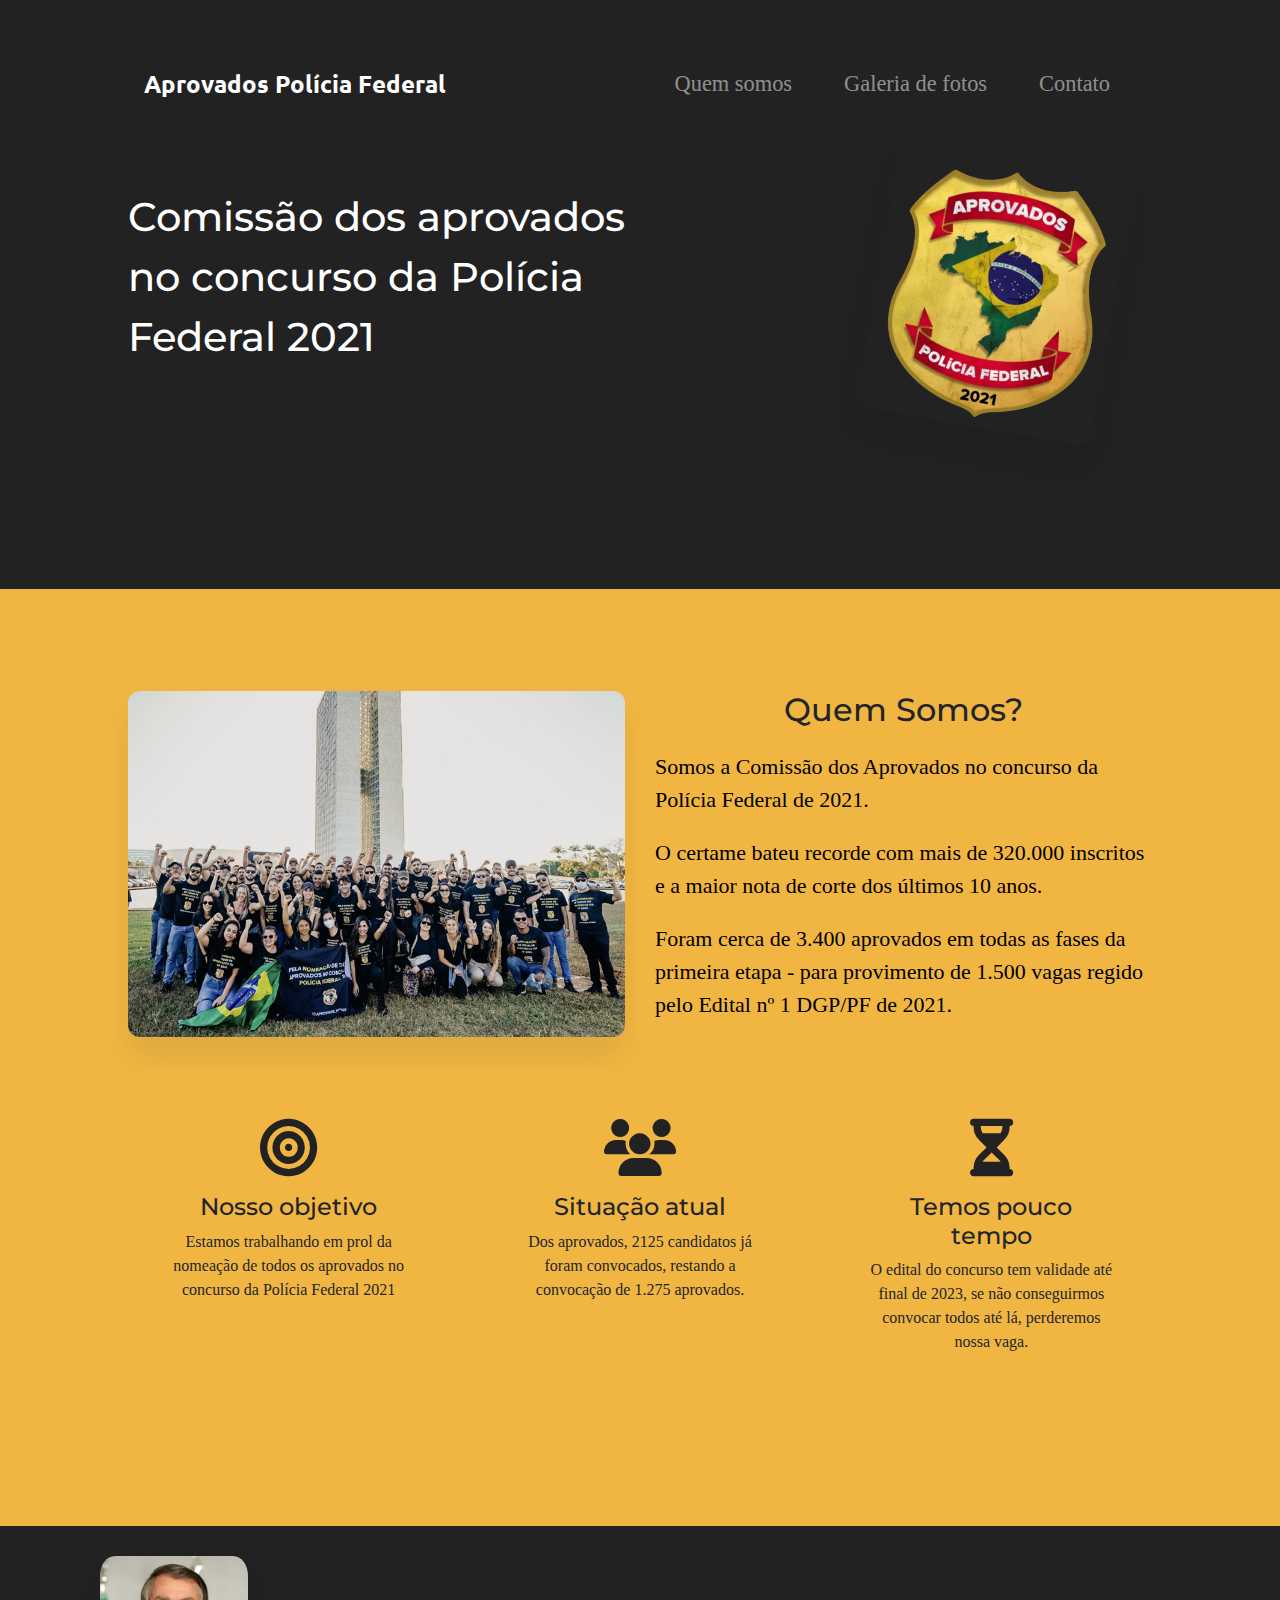
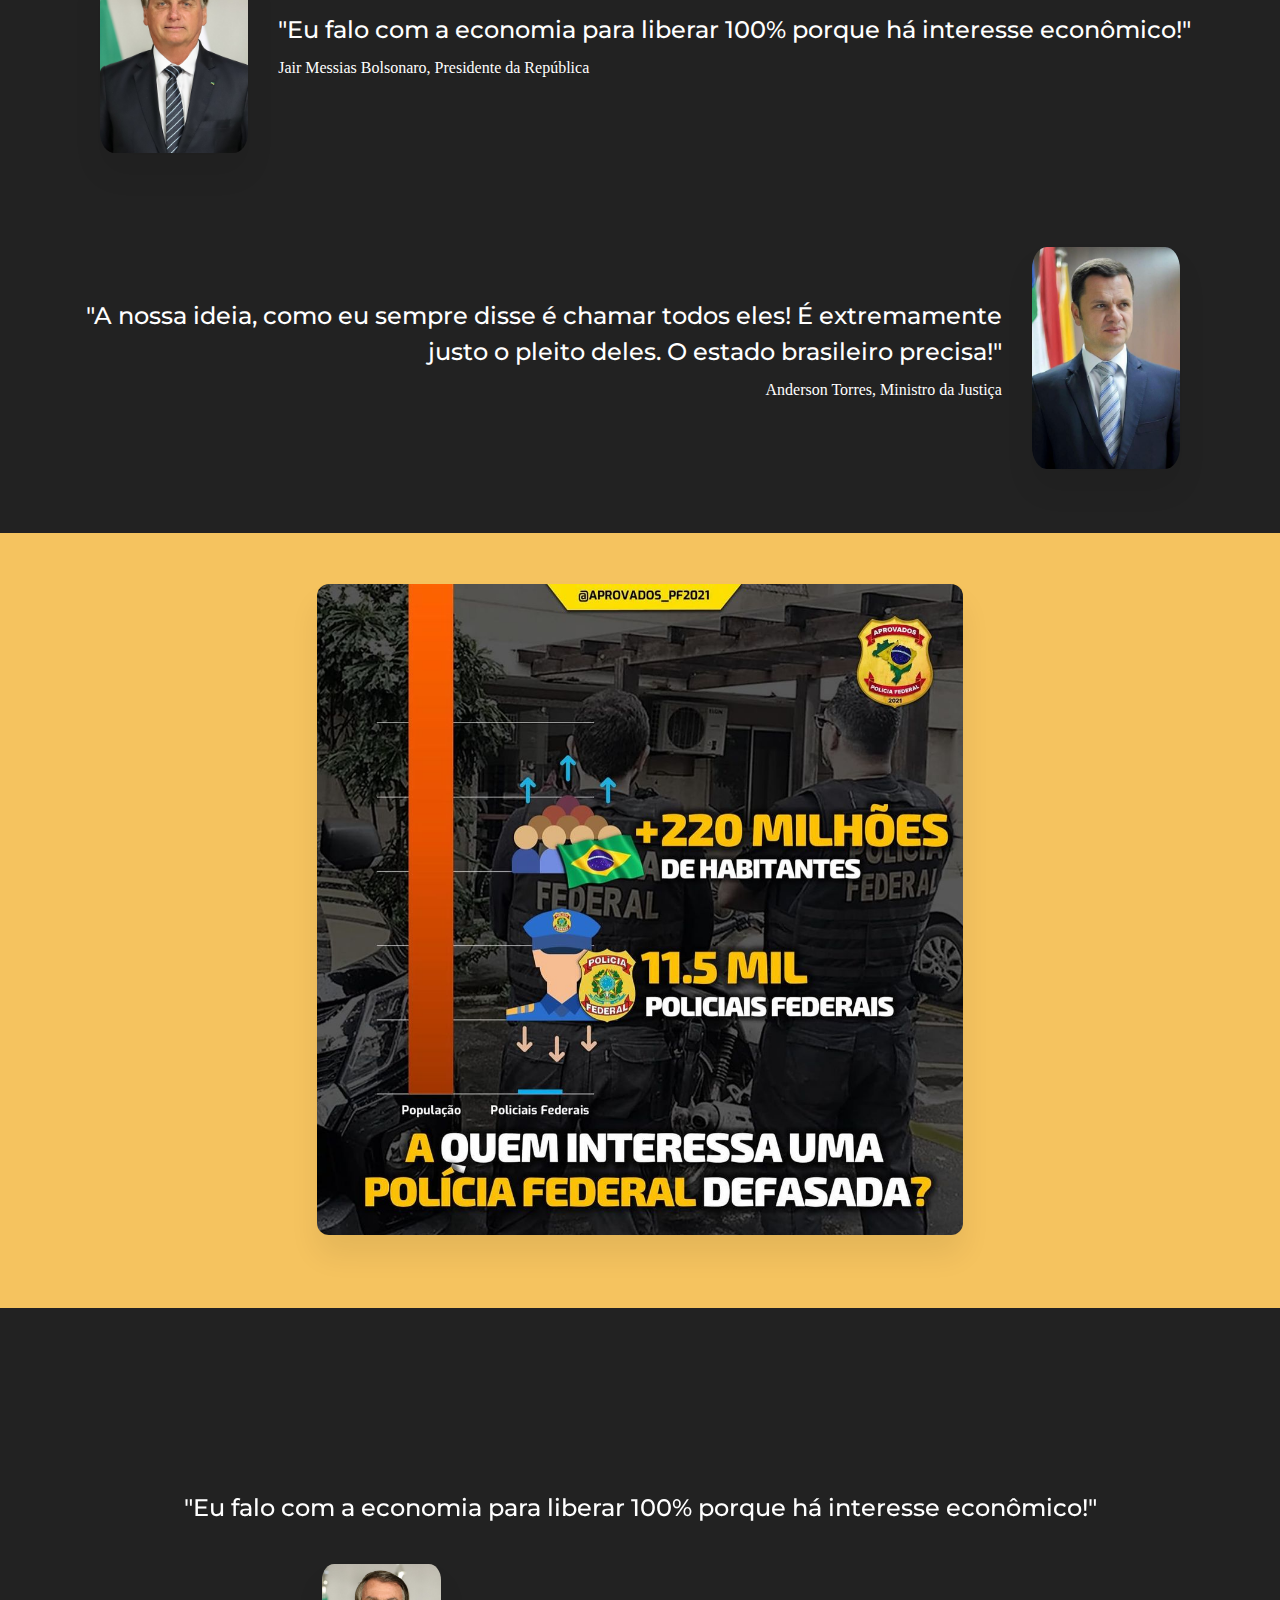
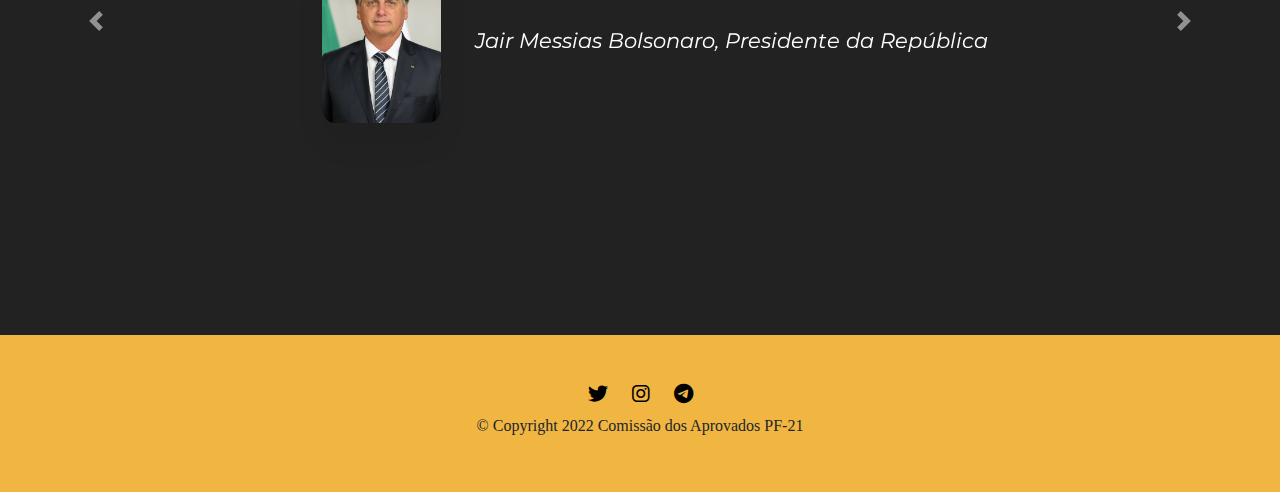
==== index.html @ b54611cf "Update index.html" ====
<!DOCTYPE html>
<html>
  <head>
    <meta charset="utf-8" />
    <title>Aprovados PF</title>
    <link rel="stylesheet" href="css/styles.css" />

    <!-- Font Awesome to icon in "Features"-->
    <link
      rel="stylesheet"
      href="https://cdnjs.cloudflare.com/ajax/libs/font-awesome/6.2.0/css/all.min.css"
    />

    <!-- Google font -->
    <link
      href="https://fonts.googleapis.com/css2?family=Montserrat:wght@800&family=Ubuntu:wght@700&display=swap"
      rel="stylesheet"
    />

    <!-- Bootstrap CSS -->
    <link
      rel="stylesheet"
      href="https://maxcdn.bootstrapcdn.com/bootstrap/4.0.0/css/bootstrap.min.css"
      integrity="sha384-Gn5384xqQ1aoWXA+058RXPxPg6fy4IWvTNh0E263XmFcJlSAwiGgFAW/dAiS6JXm"
      crossorigin="anonymous"
    />

    <!-- Bootstrap JavaScript -->
    <script
      src="https://code.jquery.com/jquery-3.2.1.slim.min.js"
      integrity="sha384-KJ3o2DKtIkvYIK3UENzmM7KCkRr/rE9/Qpg6aAZGJwFDMVNA/GpGFF93hXpG5KkN"
      crossorigin="anonymous"
    ></script>
    <script
      src="https://cdnjs.cloudflare.com/ajax/libs/popper.js/1.12.9/umd/popper.min.js"
      integrity="sha384-ApNbgh9B+Y1QKtv3Rn7W3mgPxhU9K/ScQsAP7hUibX39j7fakFPskvXusvfa0b4Q"
      crossorigin="anonymous"
    ></script>
    <script
      src="https://maxcdn.bootstrapcdn.com/bootstrap/4.0.0/js/bootstrap.min.js"
      integrity="sha384-JZR6Spejh4U02d8jOt6vLEHfe/JQGiRRSQQxSfFWpi1MquVdAyjUar5+76PVCmYl"
      crossorigin="anonymous"
    ></script>
  </head>

  <body>
    <section class="colored-section" id="title">
      <div class="container-fluid">
        <!-- https://getbootstrap.com/docs/4.0/layout/overview/ -->

        <!-- Nav Bar -->
        <!-- https://getbootstrap.com/docs/4.0/components/navbar/ -->

        <nav class="navbar navbar-expand-lg navbar-dark">
          <a class="navbar-brand" href="">Aprovados Polícia Federal</a>

          <button
            class="navbar-toggler"
            type="button"
            data-toggle="collapse"
            data-target="#navbarTogglerDemo02"
            aria-controls="navbarTogglerDemo02"
            aria-expanded="false"
            aria-label="Toggle navigation"
          >
            <span class="navbar-toggler-icon"></span>
          </button>

          <div class="collapse navbar-collapse" id="navbarTogglerDemo02">
            <ul class="navbar-nav ml-auto">
              <li class="nav-item">
                <a class="nav-link" href="#features">Quem somos</a>
              </li>
              <li class="nav-item">
                <a class="nav-link" href="galeria.html">Galeria de fotos</a>
              </li>
              <li class="nav-item">
                <a class="nav-link" href="#footer">Contato</a>
              </li>
            </ul>
          </div>
        </nav>

        <!-- Title -->
        <div class="row">
          <div class="col-lg-6 title2">
            <h1 class="big-heading left">
              Comissão dos aprovados no concurso da Polícia Federal 2021
            </h1>
          </div>

          <div class="title-class col-lg-6">
            <img
              class="title-image"
              src="images/brasao.png"
              alt="iphone-mockup"
            />
          </div>
        </div>
      </div>
    </section>

    <!-- Features -->

    <section class="white-section" id="features">
      <div class="container-fluid">
        <div class="row">
          <div class="col-lg-6">
            <img src="images/comissao3.png" class="img-comissao" alt="" />
          </div>

          <div class="col-lg-6">
            <h2>Quem Somos?</h2>

            <p class="txt-whoWeAre">
              Somos a Comissão dos Aprovados no concurso da Polícia Federal de
              2021.
            </p>

            <p class="txt-whoWeAre">
              O certame bateu recorde com mais de 320.000 inscritos e a maior
              nota de corte dos últimos 10 anos.
            </p>

            <p class="txt-whoWeAre">
              Foram cerca de 3.400 aprovados em todas as fases da primeira etapa
              - para provimento de 1.500 vagas regido pelo Edital nº 1 DGP/PF de
              2021.
            </p>
          </div>
        </div>

        <div class="row space">
          <div class="box col-md-4">
            <i class="icon fa-solid fa-bullseye fa-4x"></i>
            <h4 feature-title>Nosso objetivo</h4>
            <p class="txt-icon">
              Estamos trabalhando em prol da nomeação de todos os aprovados no
              concurso da Polícia Federal 2021
            </p>
          </div>

          <div class="box col-md-4">
            <i class="icon fa-solid fa-users fa-4x"></i>
            <h4 feature-title>Situação atual</h4>
            <p class="txt-icon">
              Dos aprovados, 2125 candidatos já foram convocados, restando a
              convocação de 1.275 aprovados.
            </p>
          </div>

          <div class="box col-md-4">
            <i class="icon fa-solid fa-hourglass-half fa-4x"></i>

            <h4 feature-title>Temos pouco tempo</h4>
            <p class="txt-icon">
              O edital do concurso tem validade até final de 2023, se não
              conseguirmos convocar todos até lá, perderemos nossa vaga.
            </p>
          </div>
        </div>
      </div>
    </section>

    <!-- Call to Action -->

    <!-- Testemunho Bolsonaro -->
    <section class="colored-section" id="cta">
      <div class="container">
        <div class="row">
          <div class="testimonial-PR">
            <img
              class="testimonial-image"
              src="images/PR.jpg"
              alt="Bolsonaro-foto"
            />

            <div>
              <h2 class="testimonial-text txt-left">
                "Eu falo com a economia para liberar 100% porque há interesse
                econômico!"
              </h2>
              <p class="txt-left">
                Jair Messias Bolsonaro, Presidente da República
              </p>
            </div>
          </div>
        </div>
        <!-- Testemunho MJ -->
        <div class="row">
          <div class="testimonial-PR">
            <div>
              <h2 class="testimonial-text txt-rigt">
                "A nossa ideia, como eu sempre disse é chamar todos eles! É
                extremamente justo o pleito deles. O estado brasileiro precisa!"
              </h2>
              <p class="txt-rigt">Anderson Torres, Ministro da Justiça</p>
            </div>

            <img
              class="testimonial-image"
              src="images/MJ2.jpg"
              alt="AndersonTorres-foto"
            />
          </div>
        </div>
      </div>
    </section>

    <!-- Press -->

    <section class="white-section" id="press">
      <div class="container-fluid2">
        <img src="images/image3.jpg" alt="" class="press-logo" />
      </div>
    </section>

    <!-- Testimonials with Carousel -->
    <!-- https://getbootstrap.com/docs/4.0/components/carousel/ -->

    <section class="colored-section" id="testimonials">
      <!-- Testimonials with Carousel -->
      <!-- https://getbootstrap.com/docs/4.0/components/carousel/ -->

      <section class="colored-section" id="testimonials">
        <div
          id="carouselExampleControls"
          class="carousel slide"
          data-ride="carousel"
        >
          <div class="carousel-inner">
            <div class="carousel-item active container-fluid">
              <h2 class="testimonial-text">
                "Eu falo com a economia para liberar 100% porque há interesse
                econômico!"
              </h2>
              <img
                class="testimonial-image"
                src="images/PR.jpg"
                alt="lady-profile"
              />
              <em class="txt--carousel"
                >Jair Messias Bolsonaro, Presidente da República</em
              >
            </div>

            <div class="carousel-item container-fluid">
              <h2 class="testimonial-text">
                "Eu falo com a economia para liberar 100% porque há interesse
                econômico!"
              </h2>
              <img
                class="testimonial-image"
                src="images/PR.jpg"
                alt="lady-profile"
              />
              <em class="txt--carousel"
                >Jair Messias Bolsonaro, Presidente da República</em
              >
            </div>
          </div>

          <a
            class="carousel-control-prev"
            href="#carouselExampleControls"
            role="button"
            data-slide="prev"
          >
            <span class="carousel-control-prev-icon" aria-hidden="true"></span>
            <span class="sr-only">Previous</span>
          </a>

          <a
            class="carousel-control-next"
            href="#carouselExampleControls"
            role="button"
            data-slide="next"
          >
            <span class="carousel-control-next-icon" aria-hidden="true"></span>

            <span class="sr-only">Next</span>
          </a>
        </div>
      </section>
    </section>

    <!-- Footer -->

    <footer class="white-section" id="footer">
      <div class="container-fluid">
        <a href="https://twitter.com/aprovadospf21?s=21" target="_blank"
          ><i class="ico fab fa-twitter fa-lg"></i
        ></a>
        <a href="https://www.instagram.com/aprovados_pf2021/" target="_blank"
          ><i class="ico fab fa-instagram fa-lg"></i
        ></a>
        <a href="">
          <a href="https://t.me/joinchat/Q1SJRsfZjYljYjAx"
            ><i class="ico fab fa-telegram fa-lg" aria-hidden="true"></i
          ></a>
        </a>
        <p>© Copyright 2022 Comissão dos Aprovados PF-21</p>
      </div>
    </footer>
  </body>
</html>
---- css/styles.css ----
* {
  font-family: "Montserrat";
  text-align: center;
}

p {
  font-family: Verdana;
}

/* Headings */

.big-heading,
.intro {
  line-height: 1.5;
  font-size: 2.5rem;
  margin: 30px auto;
}

/* Containers */

div.container-fluid {
  padding: 8% 10%;
}

div.container-fluid2 {
  padding: 4% 8%;
}

/* Sections */

.testimonial-PR {
  display: flex;
  align-items: center;
  text-align: center;
  margin-bottom: 3%;
}

.txt-rigt {
  text-align: right;
}

.colored-section {
  background-color: #222f;
  color: #fff;
}

.white-section {
  background-color: #f1b642;
}

/* Navigation Bar */

nav.navbar {
  font-size: large;
  padding-bottom: 3rem;
}

li.nav-item {
  padding: 0 18px;
}

a.nav-link {
  font-size: 1.4rem;
  font-family: "Montserrat-light";
}

a.navbar-brand {
  font-family: "Ubuntu";
  font-size: 1.5rem;
  font-weight: bold;
}

/* Title Section */

.left {
  text-align: left;
}

#title .container-fluid {
  padding-top: 4%;
  padding-bottom: 15%;
}

/* Title Image */

.title-image {
  width: 45%;
  transform: rotate(10deg);
  position: absolute;
  right: 10%;
}

.img-comissao {
  width: 100%;
  height: 100%;
}

/* Features */

#features {
  position: relative;
  z-index: 1;
}

.feature-title {
  font-size: 10px;
}

.space {
  margin-top: 30px;
  margin-bottom: 0;
}

.txt-icon {
  font-size: 16px;
  text-justify: inter-word;
}

div.box {
  padding: 5%;
  font-size: 0.9rem;
}

.icon {
  color: #222f;
  margin-bottom: 1rem;
}

.icon:hover {
  color: rgb(85, 83, 83);
}

.txt-whoWeAre {
  color: #000000;
  font-size: 22px;
  text-align: left;
  margin-top: 20px;
}

/* Testimonial Section */

#testimonials {
  background-color: #222f;
}

.testimonial-text {
  font-size: 1.5rem;
  line-height: 1.5;
}

.txt-left {
  text-align: left;
}

.txt--carousel {
  font-size: 1.3rem;
}

.testimonial-image {
  width: 13%;
  border-radius: 10%;
  margin: 30px;
}

/* Press */

#press {
  background-color: #f5c35f;
}

.press-logo {
  width: 60%;
}

.carousel-inner {
  padding: 7% 5%;
}

/* Pricing Section with cards */

/* Call to action */

.cta-heading {
  line-height: 1.5;
  font-size: 2rem;
  margin: 30px auto 30px auto;
}

/* Footer */

.ico {
  margin: 20px 10px;
  color: black;
}

#footer .container-fluid {
  padding: 3% 3%;
}

/* Media */

@media (max-width: 1028px) {
  .title-image {
    position: static;
    transform: rotate(0);
    padding-left: 0px;
    padding-right: 0px;
    left: 0px;
  }

  #title {
    text-align: center;
  }
}

.image3 {
  height: 700px;
  width: 700px;
  margin: 30px;
}

img {
  box-shadow: 0 20px 30px 0 rgba(0, 0, 0, 0.07);
  border-radius: 12px;
  margin-bottom: 2%;
}
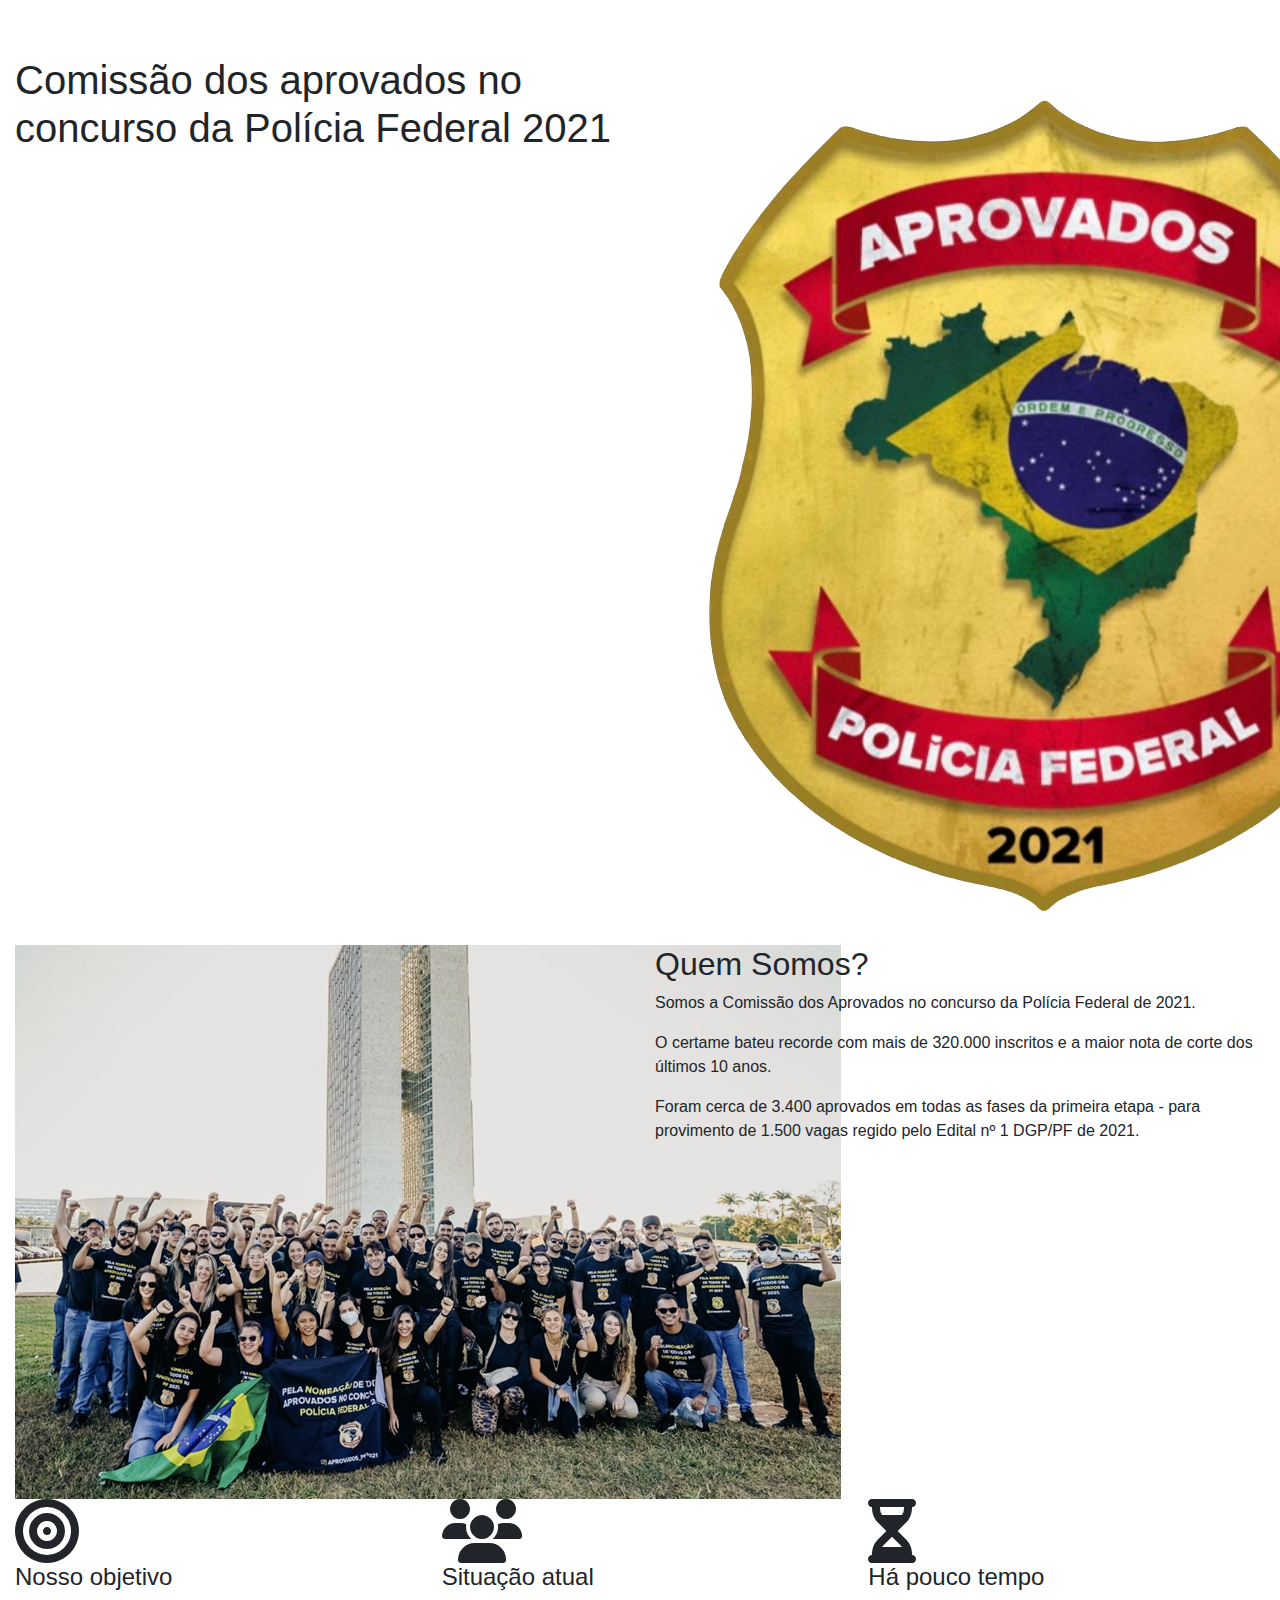
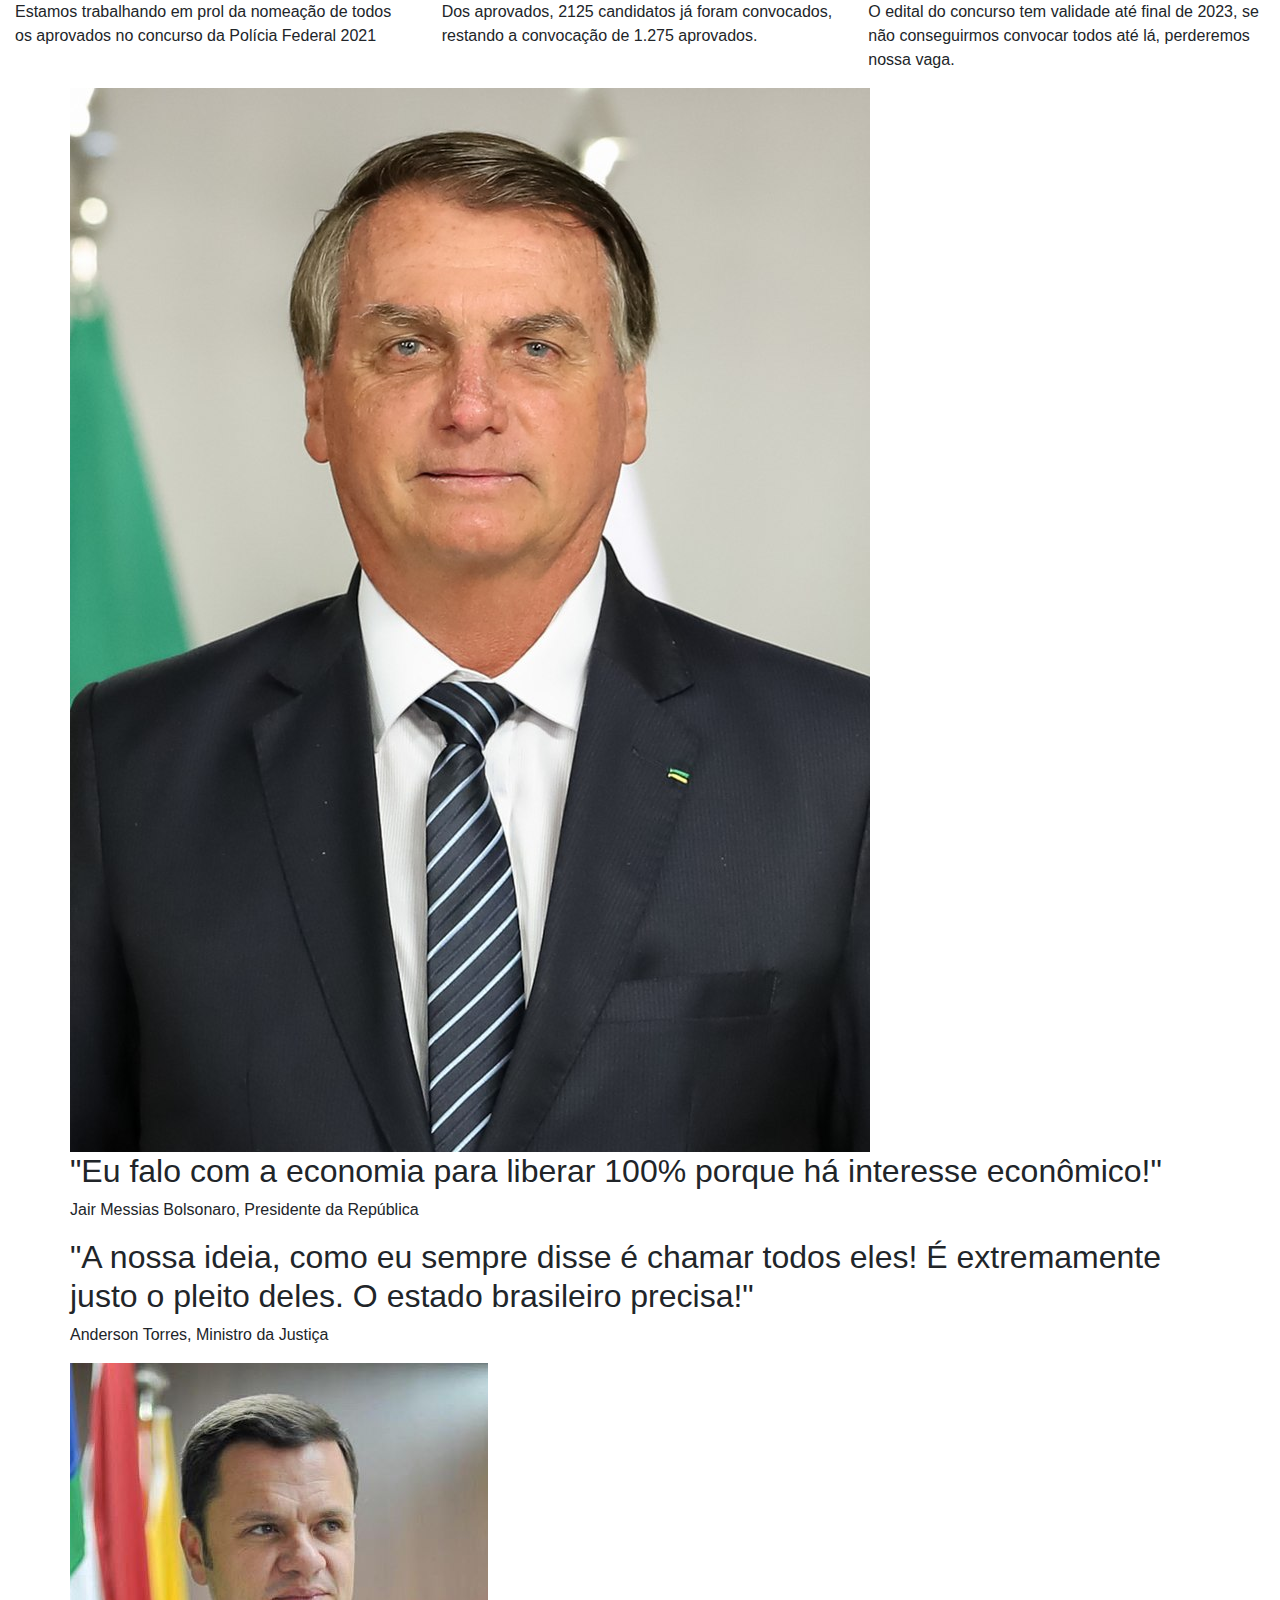
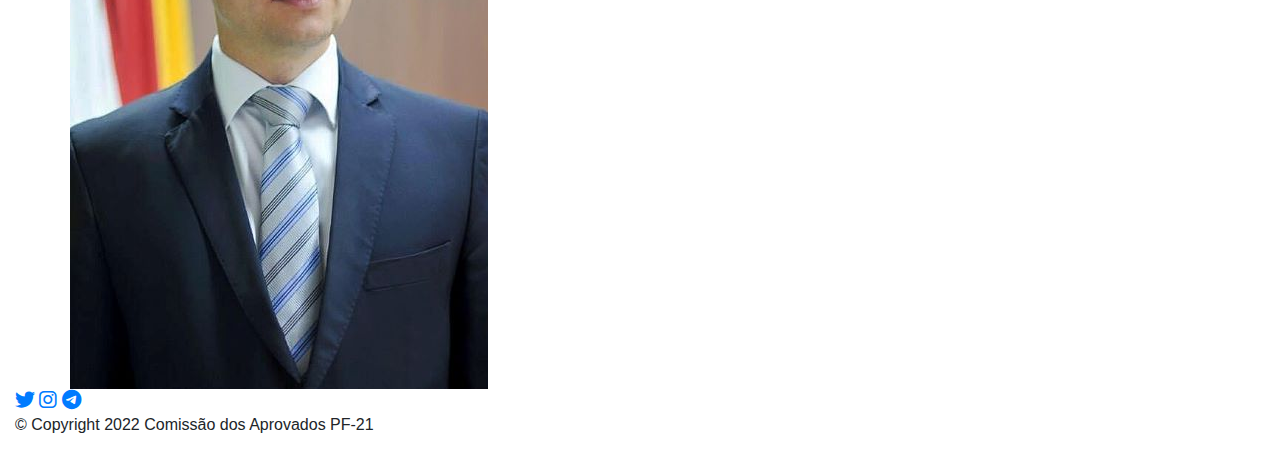
==== commit 49831409: "Update index.html" ====
--- a/index.html
+++ b/index.html
@@ -3,7 +3,7 @@
   <head>
     <meta charset="utf-8" />
     <title>Aprovados PF</title>
-    <link rel="stylesheet" href="css/styles.css" />
+    <link rel="stylesheet" href="styles.css" />
 
     <!-- Font Awesome to icon in "Features"-->
     <link
@@ -103,7 +103,7 @@
     <!-- Features -->
 
     <section class="white-section" id="features">
-      <div class="container-fluid">
+      <div class="container-fluid" id="features2">
         <div class="row">
           <div class="col-lg-6">
             <img src="images/comissao3.png" class="img-comissao" alt="" />
@@ -131,7 +131,7 @@
         </div>
 
         <div class="row space">
-          <div class="box col-md-4">
+          <div class="box col-md-4 item">
             <i class="icon fa-solid fa-bullseye fa-4x"></i>
             <h4 feature-title>Nosso objetivo</h4>
             <p class="txt-icon">
@@ -140,7 +140,7 @@
             </p>
           </div>
 
-          <div class="box col-md-4">
+          <div class="box col-md-4 item">
             <i class="icon fa-solid fa-users fa-4x"></i>
             <h4 feature-title>Situação atual</h4>
             <p class="txt-icon">
@@ -149,10 +149,10 @@
             </p>
           </div>
 
-          <div class="box col-md-4">
+          <div class="box col-md-4 item">
             <i class="icon fa-solid fa-hourglass-half fa-4x"></i>
 
-            <h4 feature-title>Temos pouco tempo</h4>
+            <h4 feature-title>Há pouco tempo</h4>
             <p class="txt-icon">
               O edital do concurso tem validade até final de 2023, se não
               conseguirmos convocar todos até lá, perderemos nossa vaga.
@@ -205,83 +205,6 @@
           </div>
         </div>
       </div>
-    </section>
-
-    <!-- Press -->
-
-    <section class="white-section" id="press">
-      <div class="container-fluid2">
-        <img src="images/image3.jpg" alt="" class="press-logo" />
-      </div>
-    </section>
-
-    <!-- Testimonials with Carousel -->
-    <!-- https://getbootstrap.com/docs/4.0/components/carousel/ -->
-
-    <section class="colored-section" id="testimonials">
-      <!-- Testimonials with Carousel -->
-      <!-- https://getbootstrap.com/docs/4.0/components/carousel/ -->
-
-      <section class="colored-section" id="testimonials">
-        <div
-          id="carouselExampleControls"
-          class="carousel slide"
-          data-ride="carousel"
-        >
-          <div class="carousel-inner">
-            <div class="carousel-item active container-fluid">
-              <h2 class="testimonial-text">
-                "Eu falo com a economia para liberar 100% porque há interesse
-                econômico!"
-              </h2>
-              <img
-                class="testimonial-image"
-                src="images/PR.jpg"
-                alt="lady-profile"
-              />
-              <em class="txt--carousel"
-                >Jair Messias Bolsonaro, Presidente da República</em
-              >
-            </div>
-
-            <div class="carousel-item container-fluid">
-              <h2 class="testimonial-text">
-                "Eu falo com a economia para liberar 100% porque há interesse
-                econômico!"
-              </h2>
-              <img
-                class="testimonial-image"
-                src="images/PR.jpg"
-                alt="lady-profile"
-              />
-              <em class="txt--carousel"
-                >Jair Messias Bolsonaro, Presidente da República</em
-              >
-            </div>
-          </div>
-
-          <a
-            class="carousel-control-prev"
-            href="#carouselExampleControls"
-            role="button"
-            data-slide="prev"
-          >
-            <span class="carousel-control-prev-icon" aria-hidden="true"></span>
-            <span class="sr-only">Previous</span>
-          </a>
-
-          <a
-            class="carousel-control-next"
-            href="#carouselExampleControls"
-            role="button"
-            data-slide="next"
-          >
-            <span class="carousel-control-next-icon" aria-hidden="true"></span>
-
-            <span class="sr-only">Next</span>
-          </a>
-        </div>
-      </section>
     </section>
 
     <!-- Footer -->
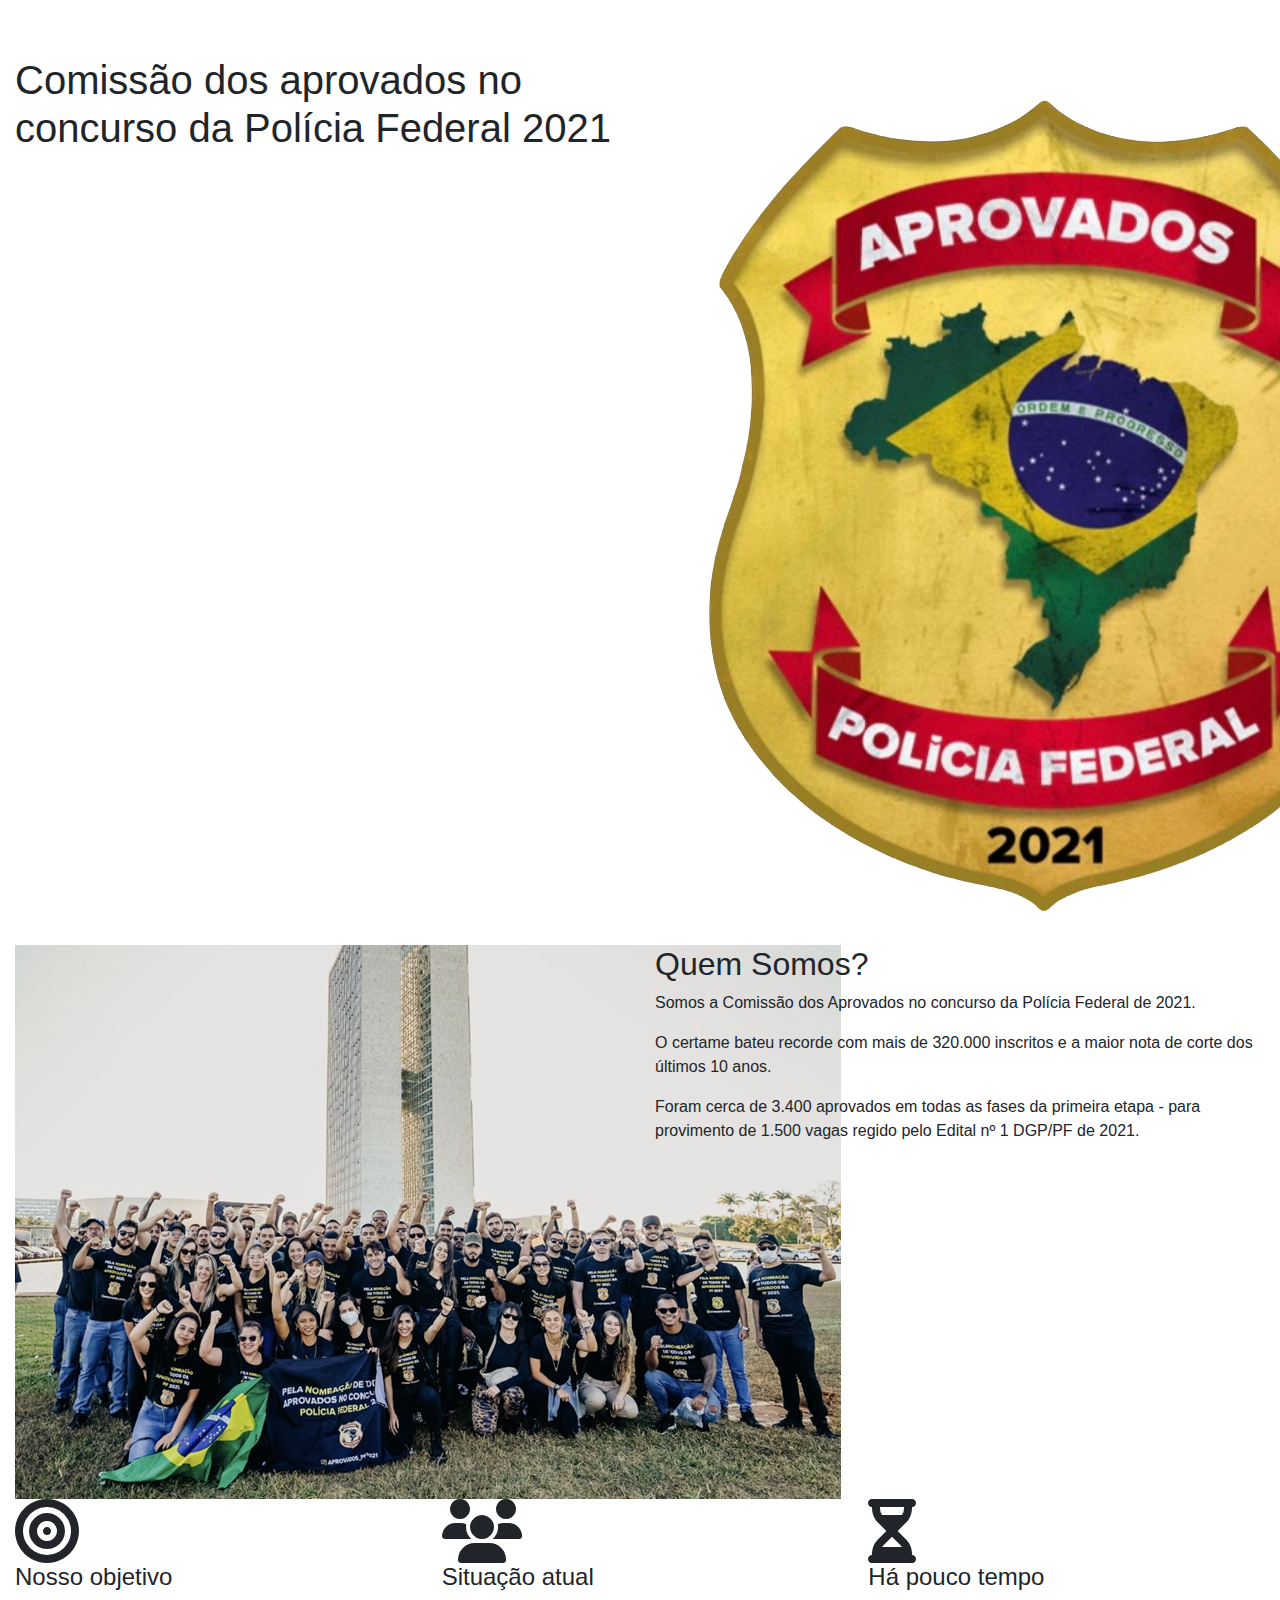
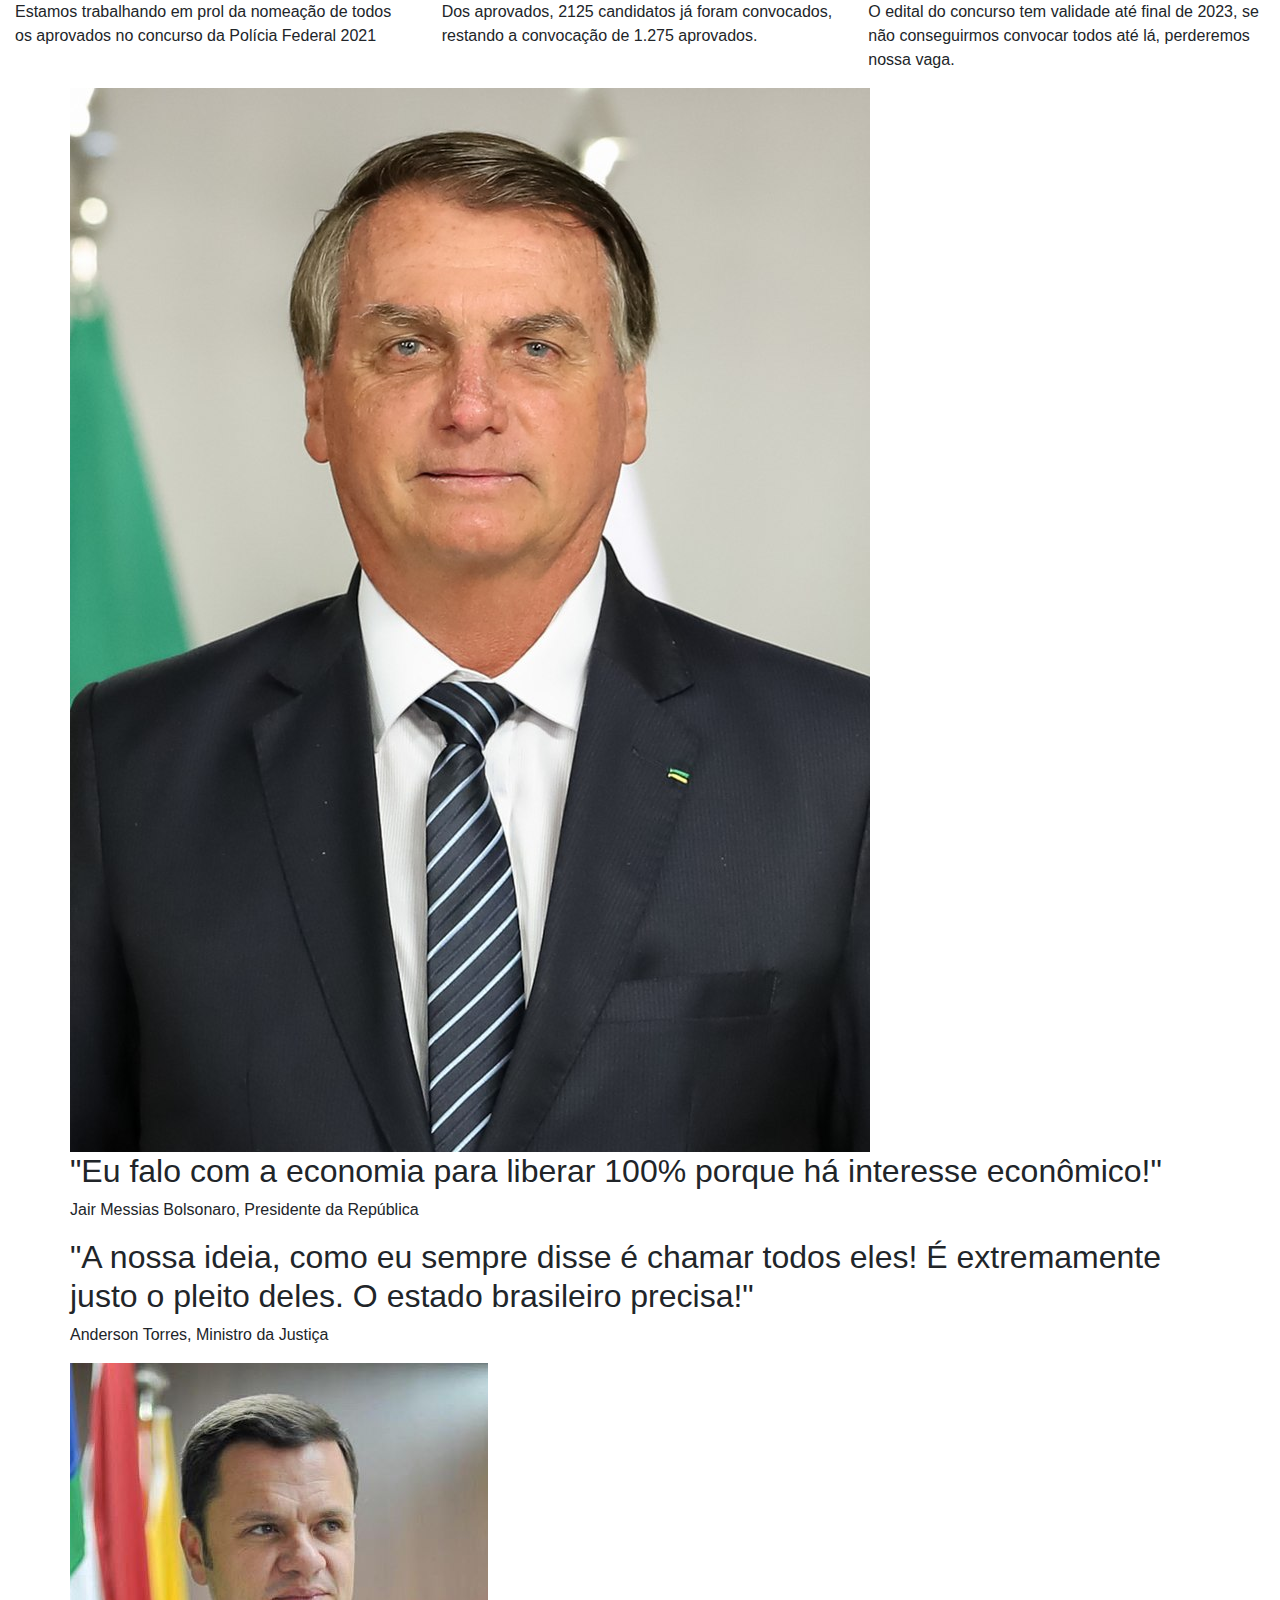
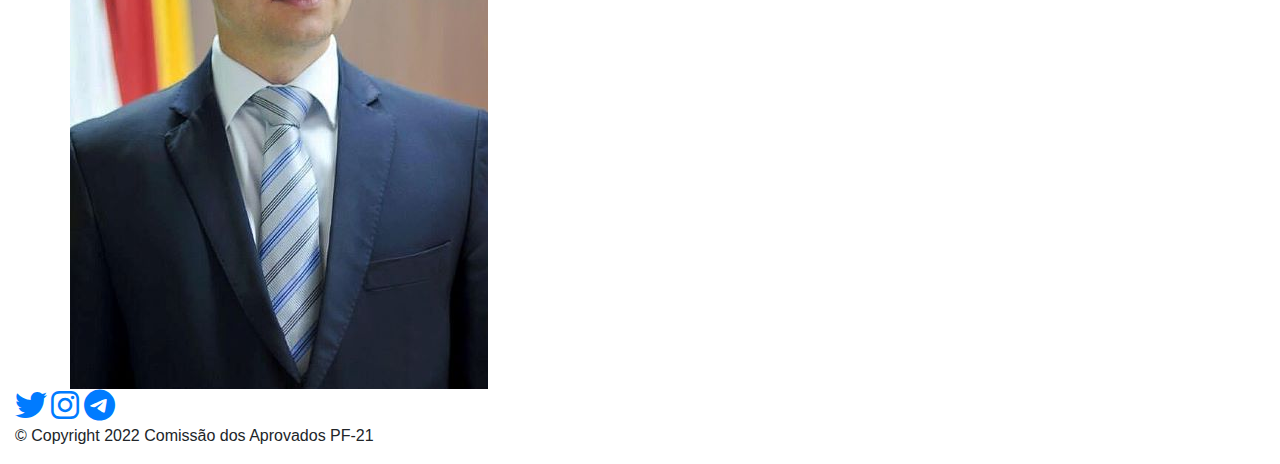
==== commit 2444d4f0: "Update index.html" ====
--- a/index.html
+++ b/index.html
@@ -3,7 +3,7 @@
   <head>
     <meta charset="utf-8" />
     <title>Aprovados PF</title>
-    <link rel="stylesheet" href="styles.css" />
+    <link rel="stylesheet" href="style.css" />
 
     <!-- Font Awesome to icon in "Features"-->
     <link
@@ -105,7 +105,7 @@
     <section class="white-section" id="features">
       <div class="container-fluid" id="features2">
         <div class="row">
-          <div class="col-lg-6">
+          <div class="col-lg-6 img2-comissao">
             <img src="images/comissao3.png" class="img-comissao" alt="" />
           </div>
 
@@ -180,7 +180,7 @@
                 "Eu falo com a economia para liberar 100% porque há interesse
                 econômico!"
               </h2>
-              <p class="txt-left">
+              <p class="txt-left author">
                 Jair Messias Bolsonaro, Presidente da República
               </p>
             </div>
@@ -194,7 +194,9 @@
                 "A nossa ideia, como eu sempre disse é chamar todos eles! É
                 extremamente justo o pleito deles. O estado brasileiro precisa!"
               </h2>
-              <p class="txt-rigt">Anderson Torres, Ministro da Justiça</p>
+              <p class="txt-rigt author">
+                Anderson Torres, Ministro da Justiça
+              </p>
             </div>
 
             <img
@@ -212,14 +214,14 @@
     <footer class="white-section" id="footer">
       <div class="container-fluid">
         <a href="https://twitter.com/aprovadospf21?s=21" target="_blank"
-          ><i class="ico fab fa-twitter fa-lg"></i
+          ><i class="ico fab fa-twitter fa-2x"></i
         ></a>
         <a href="https://www.instagram.com/aprovados_pf2021/" target="_blank"
-          ><i class="ico fab fa-instagram fa-lg"></i
+          ><i class="ico fab fa-instagram fa-2x"></i
         ></a>
         <a href="">
           <a href="https://t.me/joinchat/Q1SJRsfZjYljYjAx"
-            ><i class="ico fab fa-telegram fa-lg" aria-hidden="true"></i
+            ><i class="ico fab fa-telegram fa-2x" aria-hidden="true"></i
           ></a>
         </a>
         <p>© Copyright 2022 Comissão dos Aprovados PF-21</p>
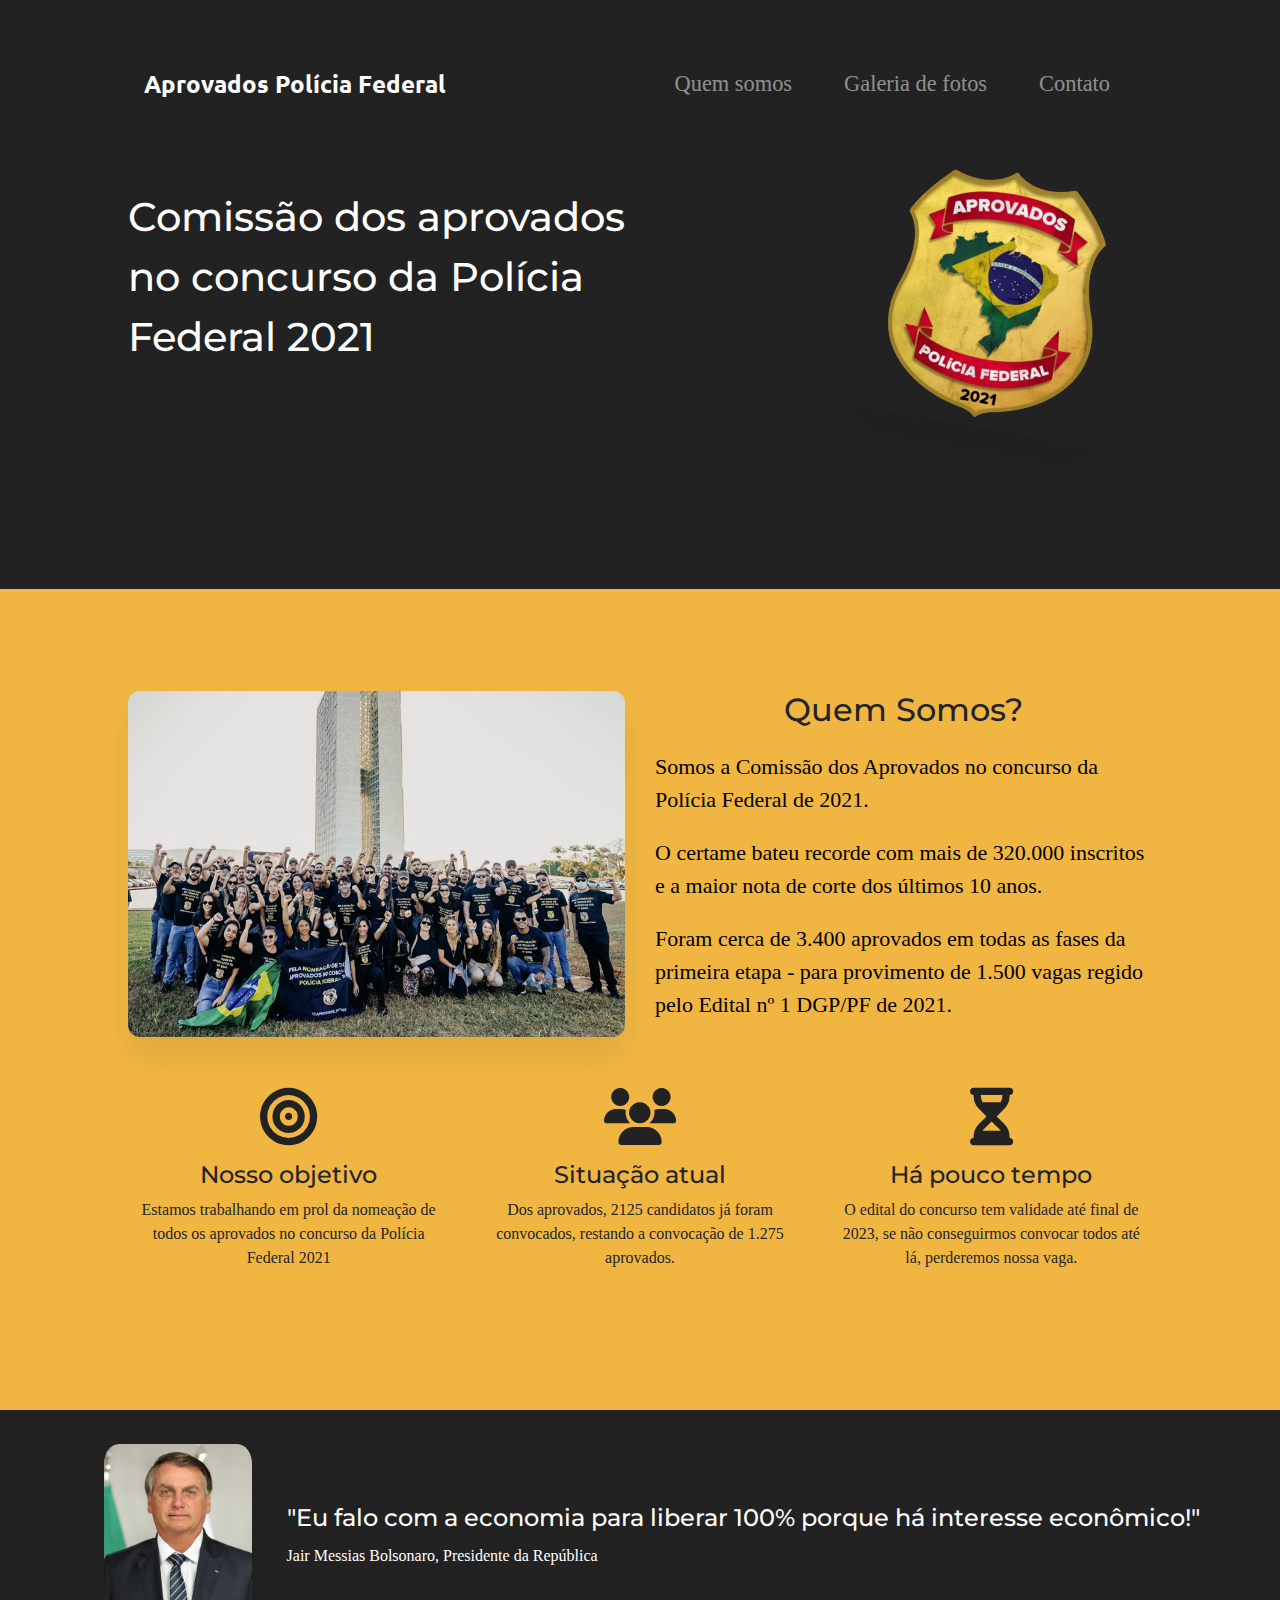
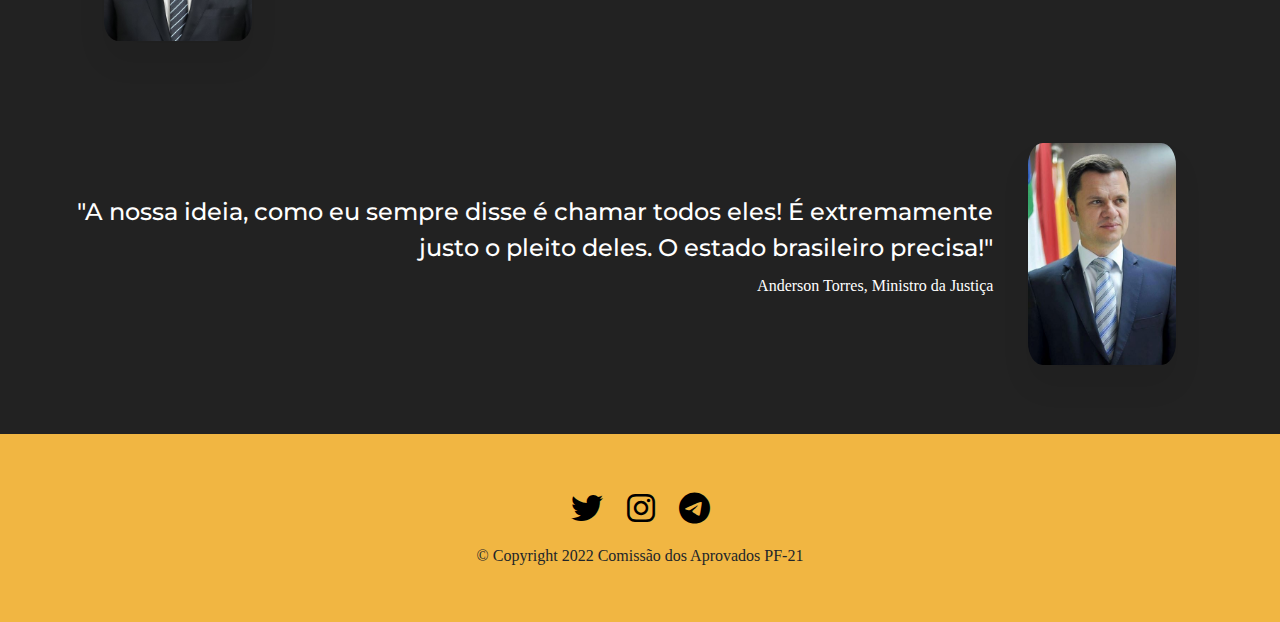
==== commit 2f4788af: "Update index.html" ====
--- a/index.html
+++ b/index.html
@@ -3,7 +3,7 @@
   <head>
     <meta charset="utf-8" />
     <title>Aprovados PF</title>
-    <link rel="stylesheet" href="style.css" />
+    <link rel="stylesheet" href="styles.css" />
 
     <!-- Font Awesome to icon in "Features"-->
     <link
--- a/styles.css
+++ b/styles.css
@@ -0,0 +1,276 @@
+* {
+  font-family: "Montserrat";
+  text-align: center;
+}
+
+p {
+  font-family: Verdana;
+}
+
+/* Headings */
+
+.big-heading,
+.intro {
+  line-height: 1.5;
+  font-size: 2.5rem;
+  margin: 30px auto;
+}
+
+/* Containers */
+
+div.container-fluid {
+  padding: 8% 10%;
+}
+
+div.container-fluid2 {
+  padding: 4% 8%;
+}
+
+/* Sections */
+
+.testimonial-PR {
+  display: flex;
+  align-items: center;
+  text-align: center;
+  margin-bottom: 3%;
+}
+
+.txt-rigt {
+  text-align: right;
+}
+
+.colored-section {
+  background-color: #222f;
+  color: #fff;
+}
+
+.white-section {
+  background-color: #f1b642;
+}
+
+/* Navigation Bar */
+
+nav.navbar {
+  font-size: large;
+  padding-bottom: 3rem;
+}
+
+li.nav-item {
+  padding: 0 18px;
+}
+
+a.nav-link {
+  font-size: 1.4rem;
+  font-family: "Montserrat-light";
+}
+
+a.navbar-brand {
+  font-family: "Ubuntu";
+  font-size: 1.5rem;
+  font-weight: bold;
+}
+
+/* Title Section */
+
+.left {
+  text-align: left;
+}
+
+#title .container-fluid {
+  padding-top: 4%;
+  padding-bottom: 15%;
+}
+
+/* Title Image */
+
+.title-image {
+  width: 45%;
+  transform: rotate(10deg);
+  position: absolute;
+  right: 10%;
+}
+
+.img-comissao {
+  width: 100%;
+  height: 100%;
+}
+
+/* Features */
+
+.feature-title {
+  font-size: 10px;
+}
+
+.space {
+  margin-top: 30px;
+  margin-bottom: 0;
+}
+
+.txt-icon {
+  font-size: 16px;
+  text-justify: inter-word;
+}
+
+div.box {
+  padding: 2%;
+  font-size: 0.9rem;
+}
+
+.icon {
+  color: #222f;
+  margin-bottom: 1rem;
+}
+
+.icon:hover {
+  color: rgb(85, 83, 83);
+}
+
+.txt-whoWeAre {
+  color: #000000;
+  font-size: 22px;
+  text-align: left;
+  margin-top: 20px;
+}
+
+/* Testimonial Section */
+
+#testimonials {
+  background-color: #222f;
+}
+
+.testimonial-text {
+  font-size: 1.5rem;
+  line-height: 1.5;
+}
+
+.txt-left {
+  text-align: left;
+}
+
+.txt--carousel {
+  font-size: 1.3rem;
+}
+
+.testimonial-image {
+  width: 13%;
+  border-radius: 10%;
+  margin: 3%;
+}
+
+/* Press */
+
+#press {
+  background-color: #f5c35f;
+}
+
+.press-logo {
+  width: 45%;
+}
+
+.carousel-inner {
+  padding: 7% 5%;
+}
+
+/* Pricing Section with cards */
+
+/* Call to action */
+
+.cta-heading {
+  line-height: 1.5;
+  font-size: 2rem;
+  margin: 30px auto 30px auto;
+}
+
+/* Footer */
+
+.ico {
+  margin: 20px 10px;
+  color: black;
+}
+
+#footer .container-fluid {
+  padding: 3% 3%;
+}
+
+/* Media */
+
+@media (max-width: 1028px) {
+  .title-image {
+    position: static;
+    transform: rotate(0);
+    padding-left: 0px;
+    padding-right: 0px;
+    left: 0px;
+  }
+
+  #title {
+    text-align: center;
+  }
+
+  #cta {
+    padding: 5%;
+  }
+
+  .testimonial-PR {
+    margin-bottom: 7%;
+  }
+
+  .testimonial-image {
+    width: 25%;
+  }
+
+  .testimonial-text {
+    font-size: 30px;
+  }
+
+  .navbar-brand {
+    font-size: 1.8rem !important;
+  }
+  a.nav-link {
+    font-size: 1.8rem;
+    font-family: "Montserrat-light";
+  }
+
+  .big-heading {
+    text-transform: uppercase;
+  }
+
+  .txt-icon {
+    font-size: 1.3rem;
+  }
+
+  .txt-whoWeAre {
+    font-size: 1.5rem;
+  }
+
+  .img2-comissao {
+    margin-bottom: 5%;
+  }
+
+  #footer {
+    padding: 5%;
+    font-size: 1.2rem;
+  }
+
+  .author {
+    font-size: 1.4rem;
+    font-style: italic;
+    margin-top: 4%;
+  }
+
+  .testimonial-image {
+    margin: 5%;
+  }
+}
+
+.image3 {
+  height: 700px;
+  width: 700px;
+  margin: 30px;
+}
+
+img {
+  box-shadow: 0 20px 30px 0 rgba(0, 0, 0, 0.07);
+  border-radius: 12px;
+  margin-bottom: 2%;
+}
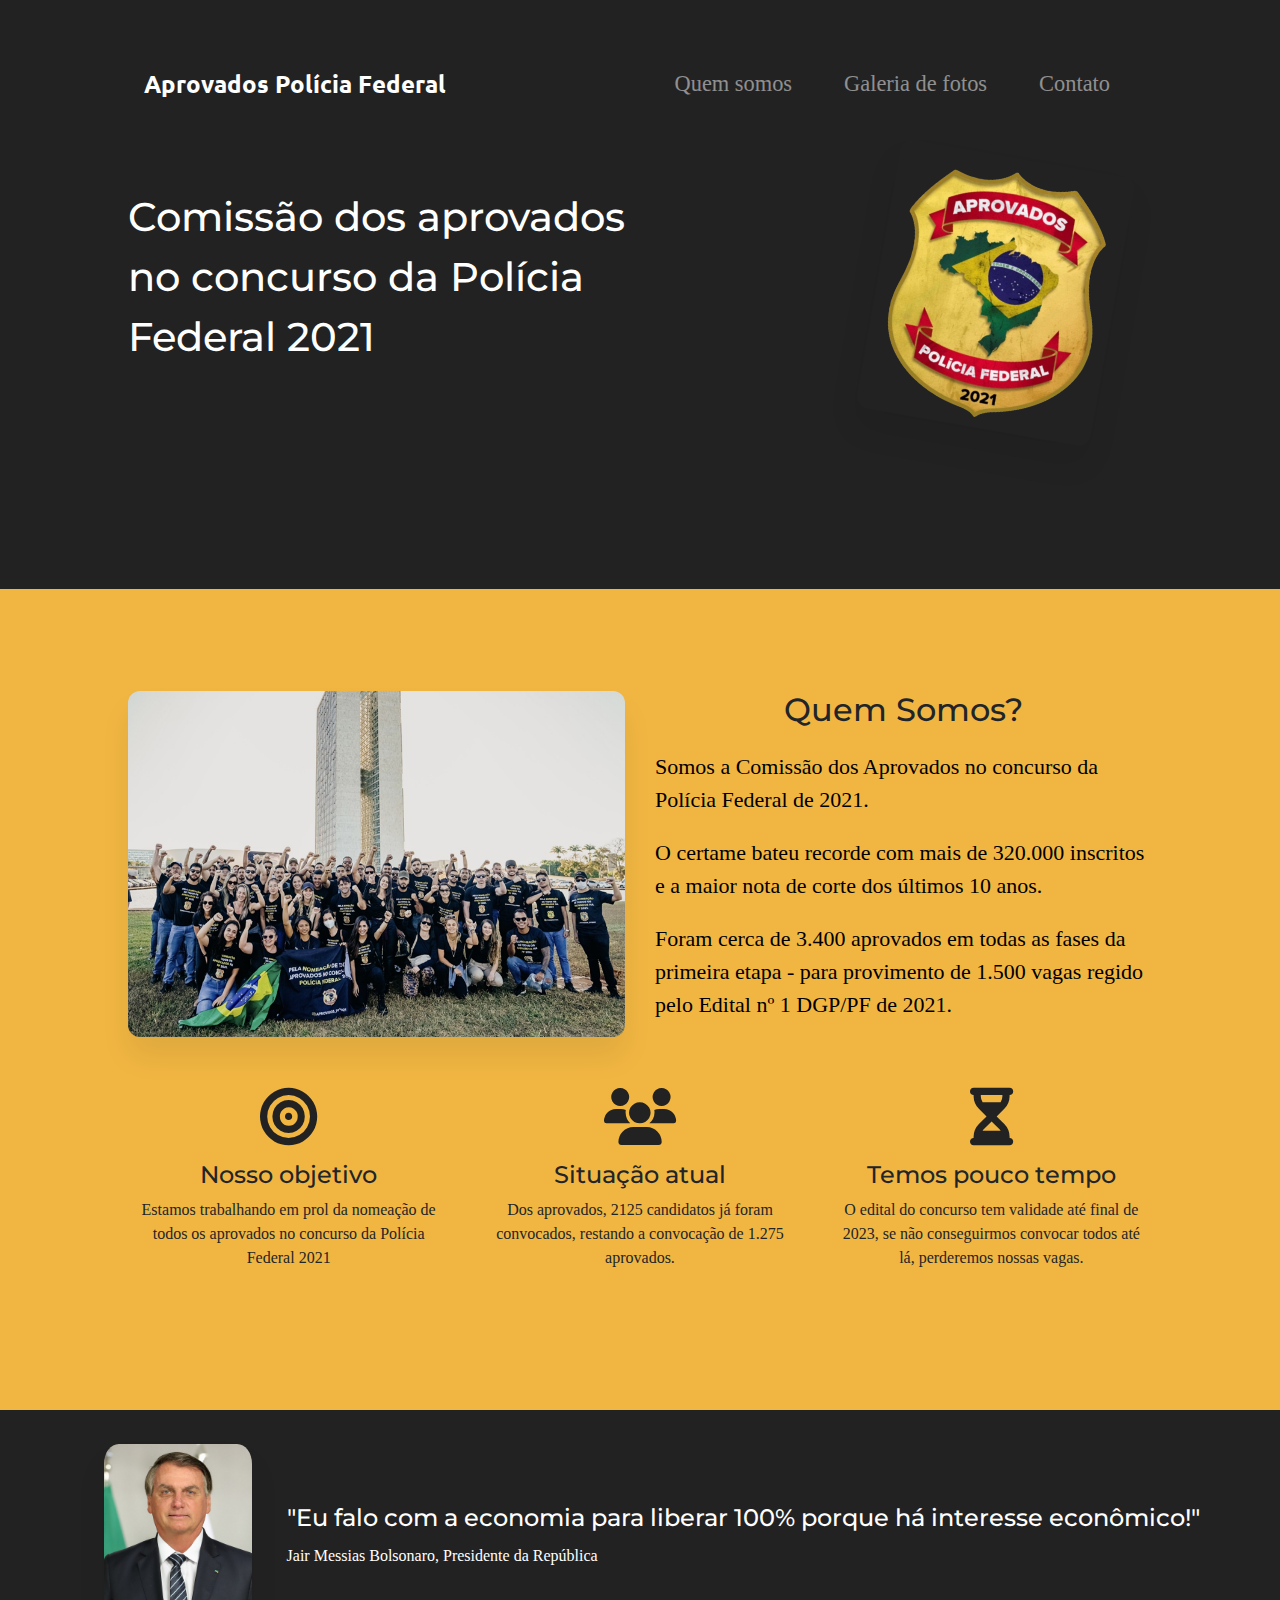
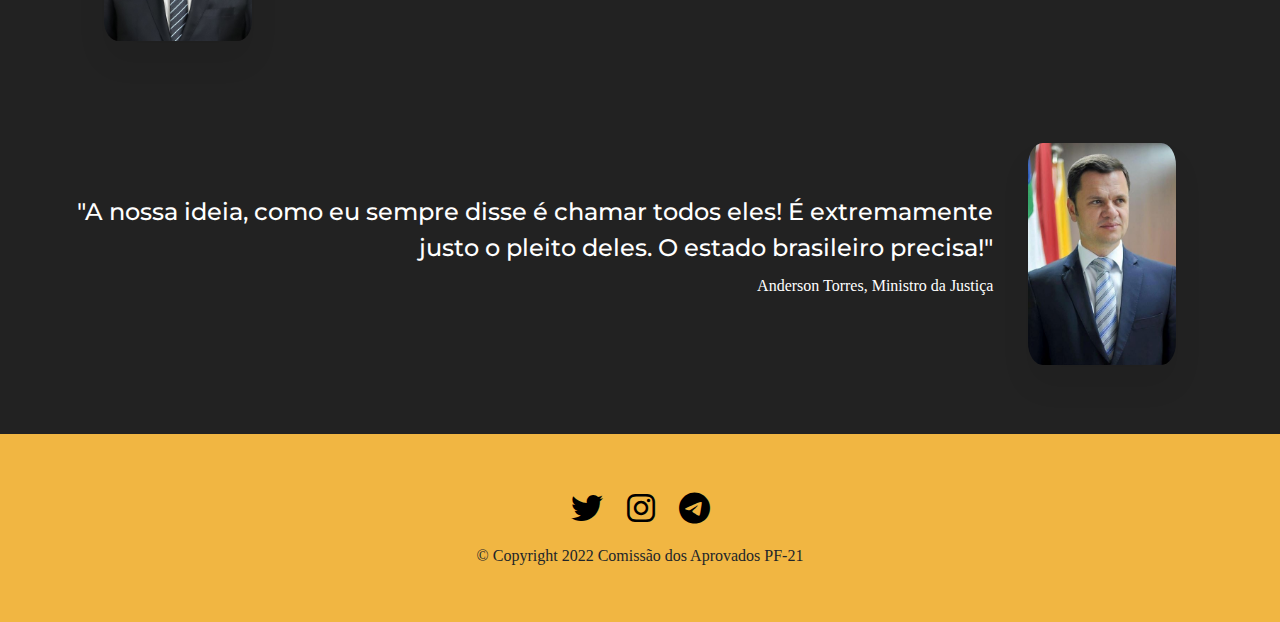
==== commit 72233b3b: "Update index.html" ====
--- a/index.html
+++ b/index.html
@@ -55,7 +55,7 @@
           <a class="navbar-brand" href="">Aprovados Polícia Federal</a>
 
           <button
-            class="navbar-toggler"
+            class="navbar-toggler custom-toggler"
             type="button"
             data-toggle="collapse"
             data-target="#navbarTogglerDemo02"
@@ -63,7 +63,23 @@
             aria-expanded="false"
             aria-label="Toggle navigation"
           >
-            <span class="navbar-toggler-icon"></span>
+            <span>
+              <svg
+                xmlns="http://www.w3.org/2000/svg"
+                width="46"
+                height="46"
+                viewBox="0 0 24 24"
+                fill="none"
+                stroke="#f1b642"
+                stroke-width="2"
+                stroke-linecap="round"
+                stroke-linejoin="bevel"
+              >
+                <line x1="3" y1="12" x2="21" y2="12"></line>
+                <line x1="3" y1="6" x2="21" y2="6"></line>
+                <line x1="3" y1="18" x2="21" y2="18"></line>
+              </svg>
+            </span>
           </button>
 
           <div class="collapse navbar-collapse" id="navbarTogglerDemo02">
@@ -80,6 +96,44 @@
             </ul>
           </div>
         </nav>
+        <!-- 
+        <nav class="navbar navbar-expand-lg navbar-dark bg-dark">
+          <a href="/" class="navbar-brand">Custom</a>
+          <button
+            class="navbar-toggler ml-auto custom-toggler"
+            type="button"
+            data-toggle="collapse"
+            data-target="#collapsingNavbar4"
+          >
+            <span class="">
+              <svg
+                xmlns="http://www.w3.org/2000/svg"
+                width="46"
+                height="46"
+                viewBox="0 0 24 24"
+                fill="none"
+                stroke="#f1b642"
+                stroke-width="2"
+                stroke-linecap="round"
+                stroke-linejoin="bevel"
+              >
+                <line x1="3" y1="12" x2="21" y2="12"></line>
+                <line x1="3" y1="6" x2="21" y2="6"></line>
+                <line x1="3" y1="18" x2="21" y2="18"></line>
+              </svg>
+            </span>
+          </button>
+          <div class="navbar-collapse collapse" id="collapsingNavbar4">
+            <ul class="navbar-nav">
+              <li class="nav-item active">
+                <a class="nav-link" href="#">Link</a>
+              </li>
+              <li class="nav-item">
+                <a class="nav-link" href="#">Link</a>
+              </li>
+            </ul>
+          </div>
+        </nav> -->
 
         <!-- Title -->
         <div class="row">
@@ -131,7 +185,7 @@
         </div>
 
         <div class="row space">
-          <div class="box col-md-4 item">
+          <div class="box col-lg-4 col-sm-12 item">
             <i class="icon fa-solid fa-bullseye fa-4x"></i>
             <h4 feature-title>Nosso objetivo</h4>
             <p class="txt-icon">
@@ -140,7 +194,7 @@
             </p>
           </div>
 
-          <div class="box col-md-4 item">
+          <div class="box col-lg-4 col-sm-6 item">
             <i class="icon fa-solid fa-users fa-4x"></i>
             <h4 feature-title>Situação atual</h4>
             <p class="txt-icon">
@@ -149,20 +203,18 @@
             </p>
           </div>
 
-          <div class="box col-md-4 item">
+          <div class="box col-lg-4 col-sm-6 item">
             <i class="icon fa-solid fa-hourglass-half fa-4x"></i>
 
-            <h4 feature-title>Há pouco tempo</h4>
+            <h4 feature-title>Temos pouco tempo</h4>
             <p class="txt-icon">
               O edital do concurso tem validade até final de 2023, se não
-              conseguirmos convocar todos até lá, perderemos nossa vaga.
+              conseguirmos convocar todos até lá, perderemos nossas vagas.
             </p>
           </div>
         </div>
       </div>
     </section>
-
-    <!-- Call to Action -->
 
     <!-- Testemunho Bolsonaro -->
     <section class="colored-section" id="cta">
--- a/styles.css
+++ b/styles.css
@@ -170,10 +170,6 @@
 .carousel-inner {
   padding: 7% 5%;
 }
-
-/* Pricing Section with cards */
-
-/* Call to action */
 
 .cta-heading {
   line-height: 1.5;
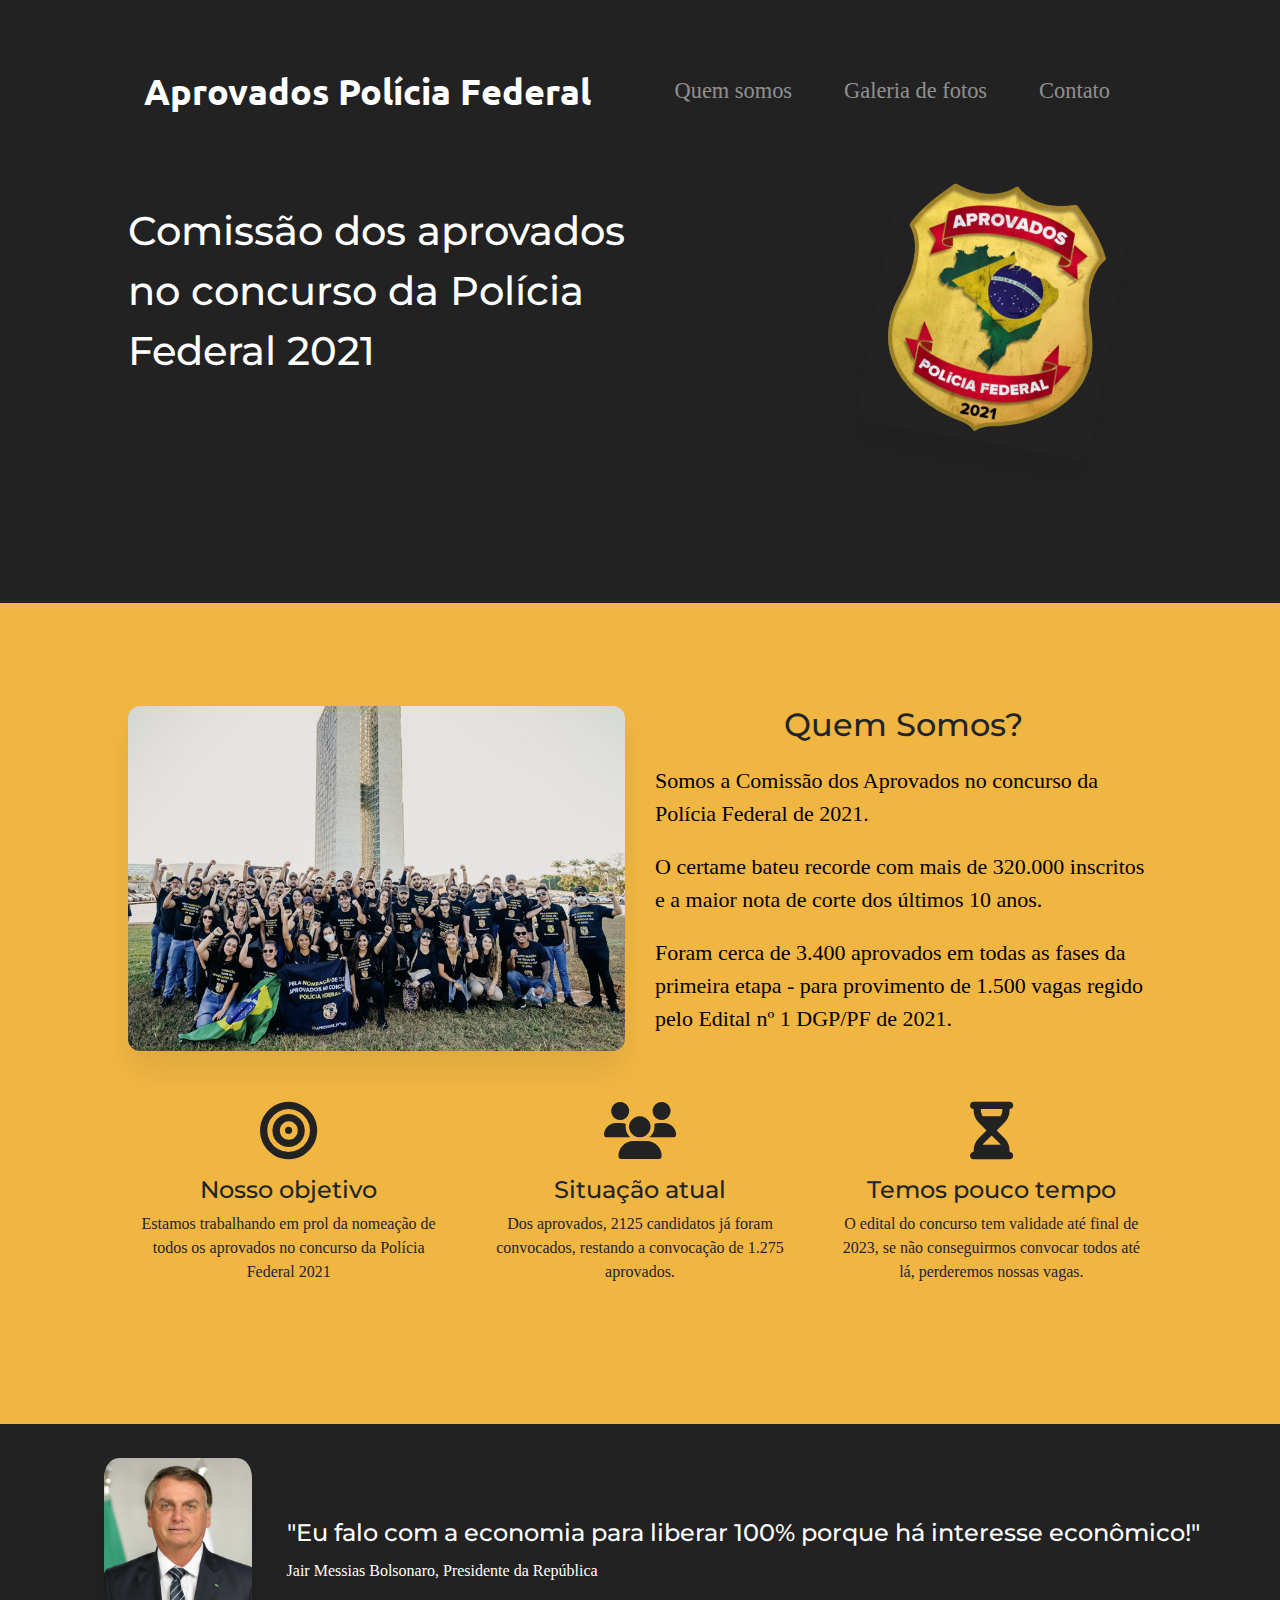
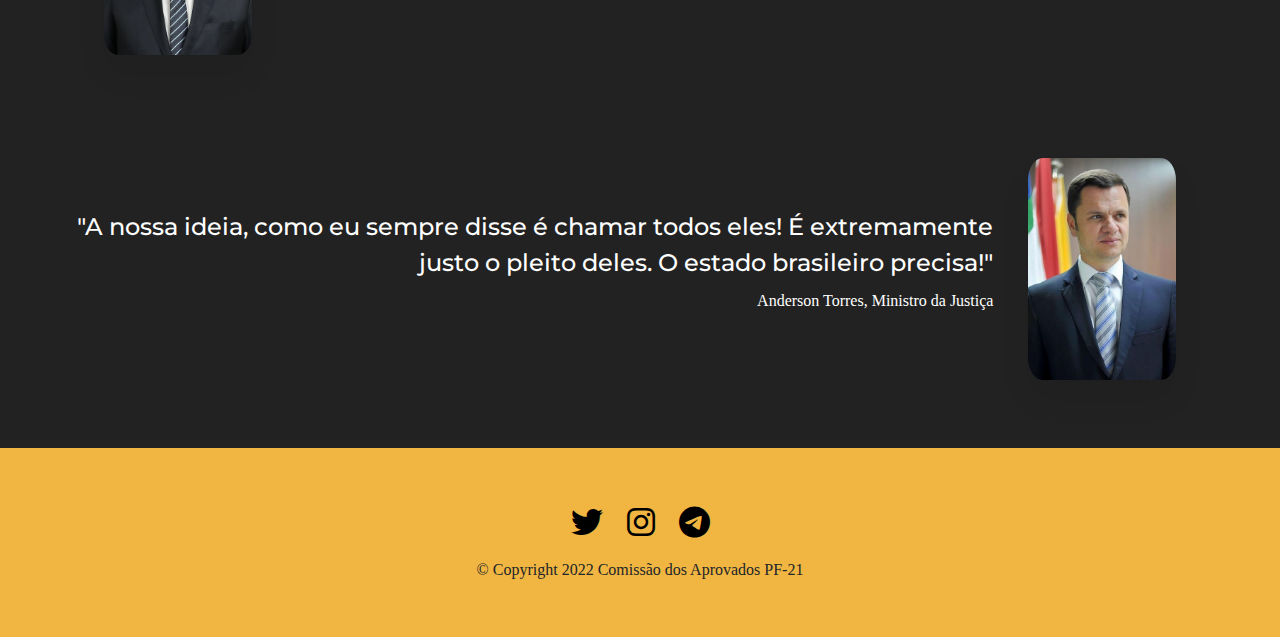
==== commit 4410bee7: "Update index.html" ====
--- a/index.html
+++ b/index.html
@@ -164,7 +164,7 @@
           </div>
 
           <div class="col-lg-6">
-            <h2>Quem Somos?</h2>
+            <h2 class="feature-title">Quem Somos?</h2>
 
             <p class="txt-whoWeAre">
               Somos a Comissão dos Aprovados no concurso da Polícia Federal de
@@ -187,7 +187,7 @@
         <div class="row space">
           <div class="box col-lg-4 col-sm-12 item">
             <i class="icon fa-solid fa-bullseye fa-4x"></i>
-            <h4 feature-title>Nosso objetivo</h4>
+            <h4 class="feature-title">Nosso objetivo</h4>
             <p class="txt-icon">
               Estamos trabalhando em prol da nomeação de todos os aprovados no
               concurso da Polícia Federal 2021
@@ -196,7 +196,7 @@
 
           <div class="box col-lg-4 col-sm-6 item">
             <i class="icon fa-solid fa-users fa-4x"></i>
-            <h4 feature-title>Situação atual</h4>
+            <h4 class="feature-title">Situação atual</h4>
             <p class="txt-icon">
               Dos aprovados, 2125 candidatos já foram convocados, restando a
               convocação de 1.275 aprovados.
@@ -206,7 +206,7 @@
           <div class="box col-lg-4 col-sm-6 item">
             <i class="icon fa-solid fa-hourglass-half fa-4x"></i>
 
-            <h4 feature-title>Temos pouco tempo</h4>
+            <h4 class="feature-title">Temos pouco tempo</h4>
             <p class="txt-icon">
               O edital do concurso tem validade até final de 2023, se não
               conseguirmos convocar todos até lá, perderemos nossas vagas.
--- a/styles.css
+++ b/styles.css
@@ -66,7 +66,7 @@
 
 a.navbar-brand {
   font-family: "Ubuntu";
-  font-size: 1.5rem;
+  font-size: 2.25rem !important;
   font-weight: bold;
 }
 
@@ -97,10 +97,6 @@
 
 /* Features */
 
-.feature-title {
-  font-size: 10px;
-}
-
 .space {
   margin-top: 30px;
   margin-bottom: 0;
@@ -108,7 +104,6 @@
 
 .txt-icon {
   font-size: 16px;
-  text-justify: inter-word;
 }
 
 div.box {
@@ -232,11 +227,12 @@
   }
 
   .txt-icon {
-    font-size: 1.3rem;
+    font-size: 1.7rem;
+    text-align: left;
   }
 
   .txt-whoWeAre {
-    font-size: 1.5rem;
+    font-size: 1.7rem;
   }
 
   .img2-comissao {
@@ -245,7 +241,7 @@
 
   #footer {
     padding: 5%;
-    font-size: 1.2rem;
+    font-size: 1.4rem;
   }
 
   .author {
@@ -257,6 +253,10 @@
   .testimonial-image {
     margin: 5%;
   }
+
+  h4 {
+    font-size: 2rem !important;
+  }
 }
 
 .image3 {
@@ -270,3 +270,13 @@
   border-radius: 12px;
   margin-bottom: 2%;
 }
+.custom-toggler .navbar-toggler-icon {
+  background-image: url("data:image/svg+xml, %3Csvg xmlns='http://www.w3.org/2000/svg' width='46' height='46' viewBox='0 0 24 24' fill='none' stroke='%23f1b642' stroke-width='2' stroke-linecap='round' stroke-linejoin='bevel' %3E%3Cline x1='3' y1='12' x2='21' y2='12'%3E%3C/line%3E%3Cline x1='3' y1='6' x2='21' y2='6'%3E%3C/line%3E%3Cline x1='3' y1='18' x2='21' y2='18'%3E%3C/line%3E%3C/svg%3E");
+}
+.custom-toggler.navbar-toggler {
+  border-color: rgb(241, 182, 66);
+}
+
+.menuBar {
+  border: 1px solid rgb(241, 182, 66);
+}
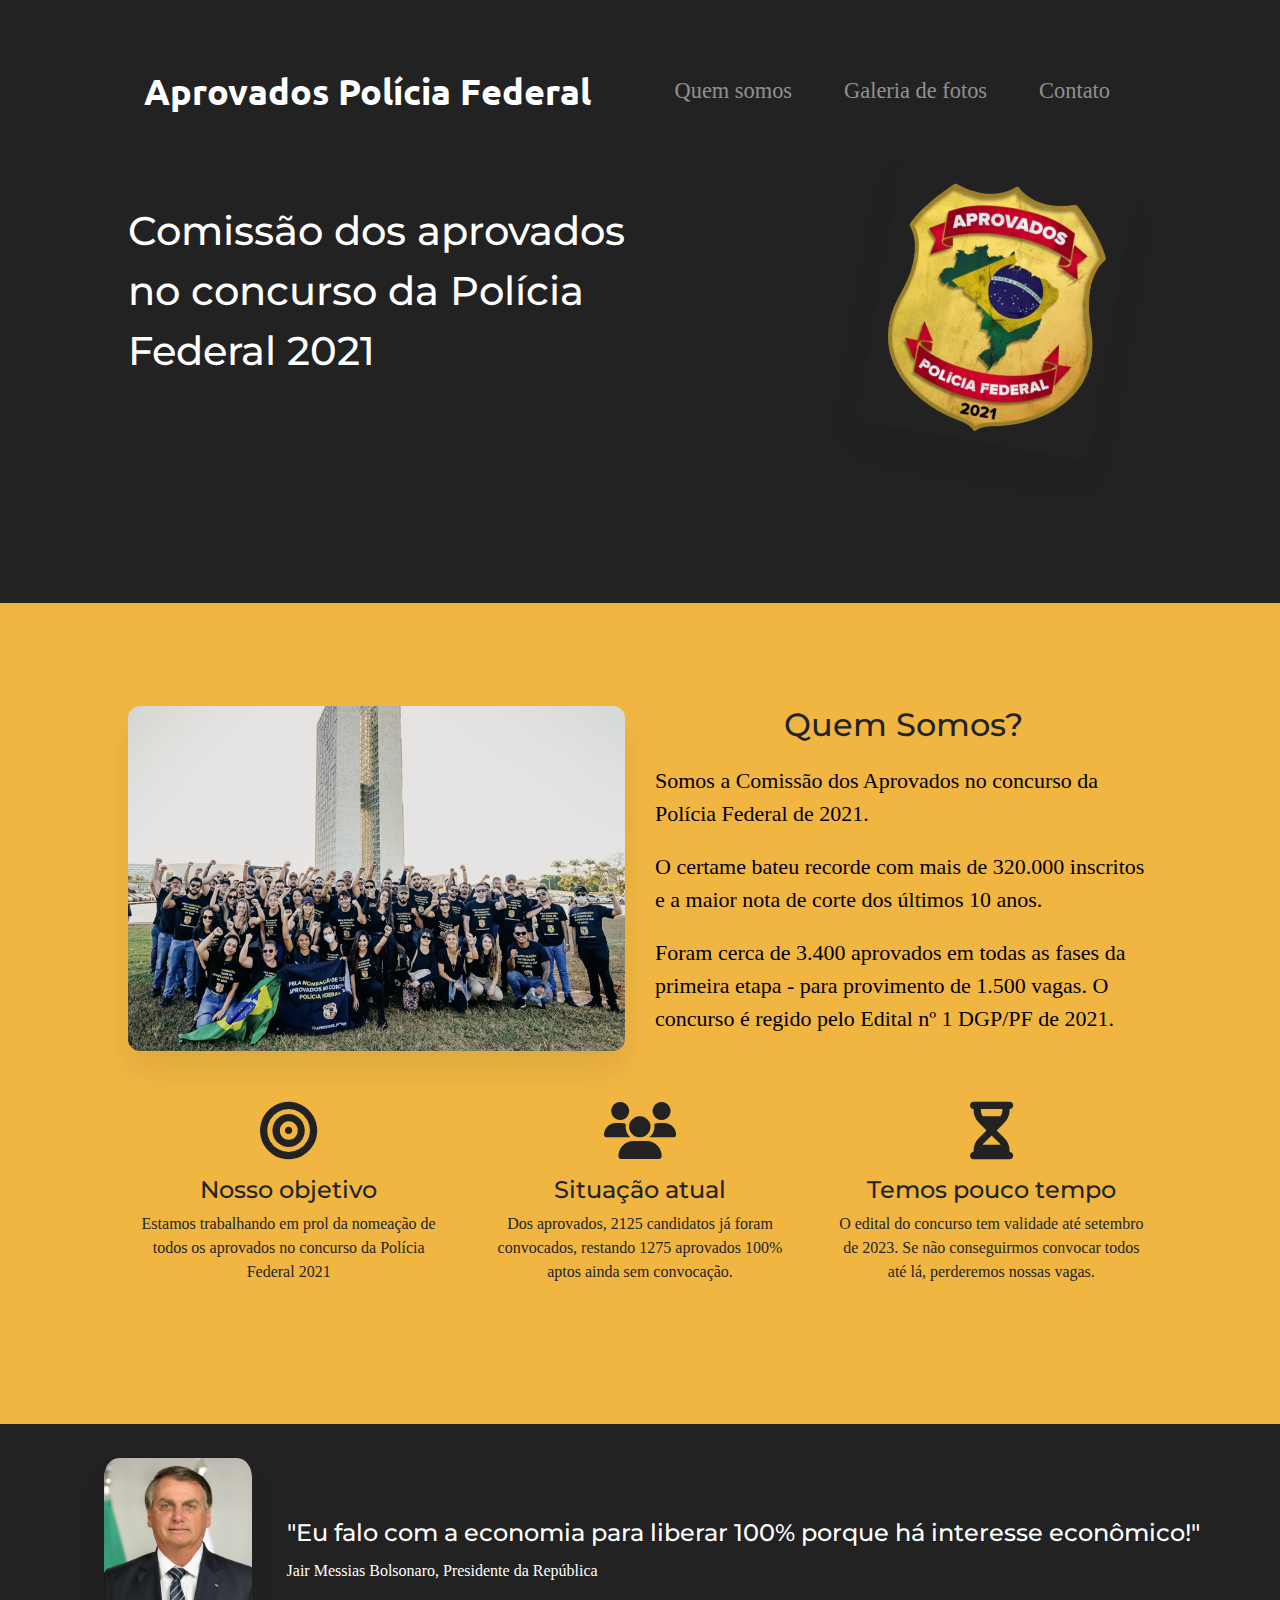
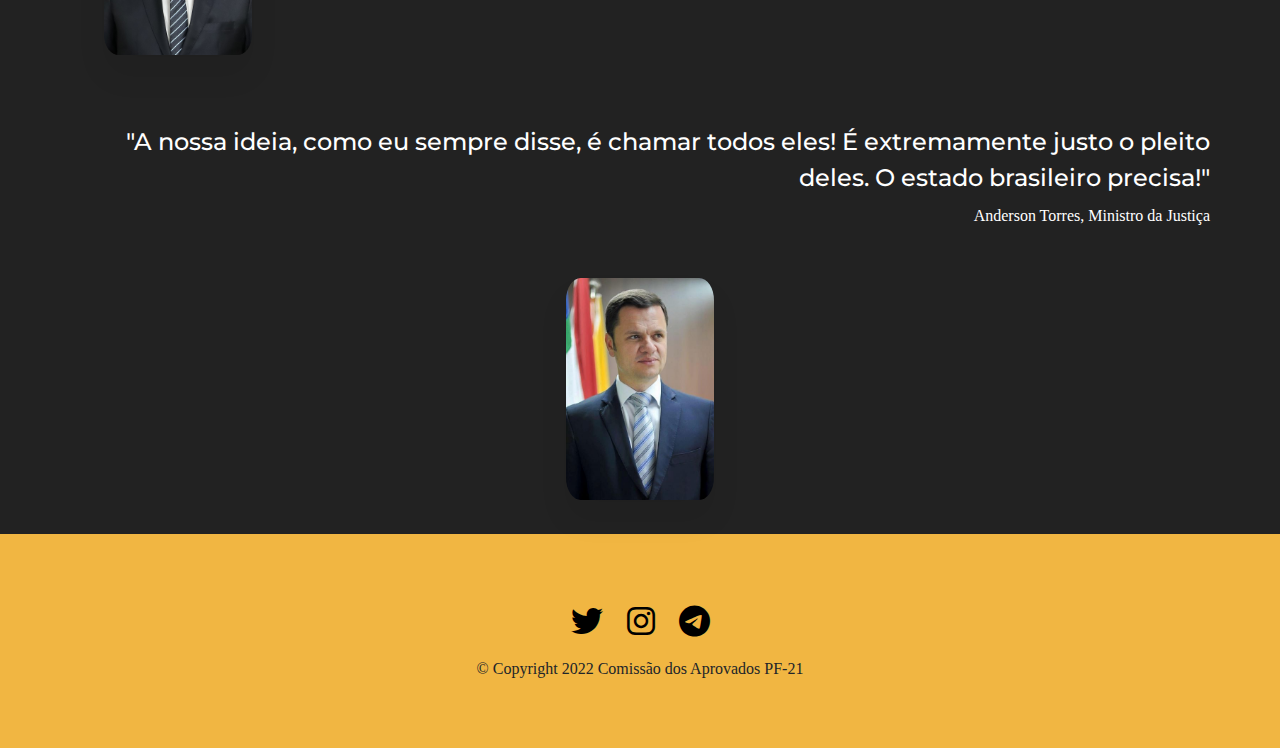
==== commit c71134d6: "Update index.html" ====
--- a/index.html
+++ b/index.html
@@ -178,8 +178,8 @@
 
             <p class="txt-whoWeAre">
               Foram cerca de 3.400 aprovados em todas as fases da primeira etapa
-              - para provimento de 1.500 vagas regido pelo Edital nº 1 DGP/PF de
-              2021.
+              - para provimento de 1.500 vagas. O concurso é regido pelo Edital
+              nº 1 DGP/PF de 2021.
             </p>
           </div>
         </div>
@@ -194,21 +194,21 @@
             </p>
           </div>
 
-          <div class="box col-lg-4 col-sm-6 item">
+          <div class="box col-lg-4 col-sm-12 item">
             <i class="icon fa-solid fa-users fa-4x"></i>
             <h4 class="feature-title">Situação atual</h4>
             <p class="txt-icon">
-              Dos aprovados, 2125 candidatos já foram convocados, restando a
-              convocação de 1.275 aprovados.
-            </p>
-          </div>
-
-          <div class="box col-lg-4 col-sm-6 item">
+              Dos aprovados, 2125 candidatos já foram convocados, restando 1275
+              aprovados 100% aptos ainda sem convocação.
+            </p>
+          </div>
+
+          <div class="box col-lg-4 col-sm-12 item">
             <i class="icon fa-solid fa-hourglass-half fa-4x"></i>
 
             <h4 class="feature-title">Temos pouco tempo</h4>
             <p class="txt-icon">
-              O edital do concurso tem validade até final de 2023, se não
+              O edital do concurso tem validade até setembro de 2023. Se não
               conseguirmos convocar todos até lá, perderemos nossas vagas.
             </p>
           </div>
@@ -227,7 +227,7 @@
               alt="Bolsonaro-foto"
             />
 
-            <div>
+            <div class="testimonial3">
               <h2 class="testimonial-text txt-left">
                 "Eu falo com a economia para liberar 100% porque há interesse
                 econômico!"
@@ -240,10 +240,10 @@
         </div>
         <!-- Testemunho MJ -->
         <div class="row">
-          <div class="testimonial-PR">
+          <div class="testimonial-MJ">
             <div>
               <h2 class="testimonial-text txt-rigt">
-                "A nossa ideia, como eu sempre disse é chamar todos eles! É
+                "A nossa ideia, como eu sempre disse, é chamar todos eles! É
                 extremamente justo o pleito deles. O estado brasileiro precisa!"
               </h2>
               <p class="txt-rigt author">
@@ -252,7 +252,7 @@
             </div>
 
             <img
-              class="testimonial-image"
+              class="testimonial-image image-MJ"
               src="images/MJ2.jpg"
               alt="AndersonTorres-foto"
             />
@@ -264,7 +264,7 @@
     <!-- Footer -->
 
     <footer class="white-section" id="footer">
-      <div class="container-fluid">
+      <div class="container-fluid2">
         <a href="https://twitter.com/aprovadospf21?s=21" target="_blank"
           ><i class="ico fab fa-twitter fa-2x"></i
         ></a>
--- a/styles.css
+++ b/styles.css
@@ -218,21 +218,25 @@
     font-size: 1.8rem !important;
   }
   a.nav-link {
-    font-size: 1.8rem;
+    font-size: 2.3rem;
     font-family: "Montserrat-light";
   }
 
   .big-heading {
     text-transform: uppercase;
   }
-
+  /*Font Size*/
   .txt-icon {
-    font-size: 1.7rem;
+    font-size: 2.1rem;
     text-align: left;
   }
 
   .txt-whoWeAre {
-    font-size: 1.7rem;
+    font-size: 2.2rem;
+  }
+
+  .feature-title {
+    font-size: 2.5rem;
   }
 
   .img2-comissao {
@@ -253,10 +257,6 @@
   .testimonial-image {
     margin: 5%;
   }
-
-  h4 {
-    font-size: 2rem !important;
-  }
 }
 
 .image3 {
